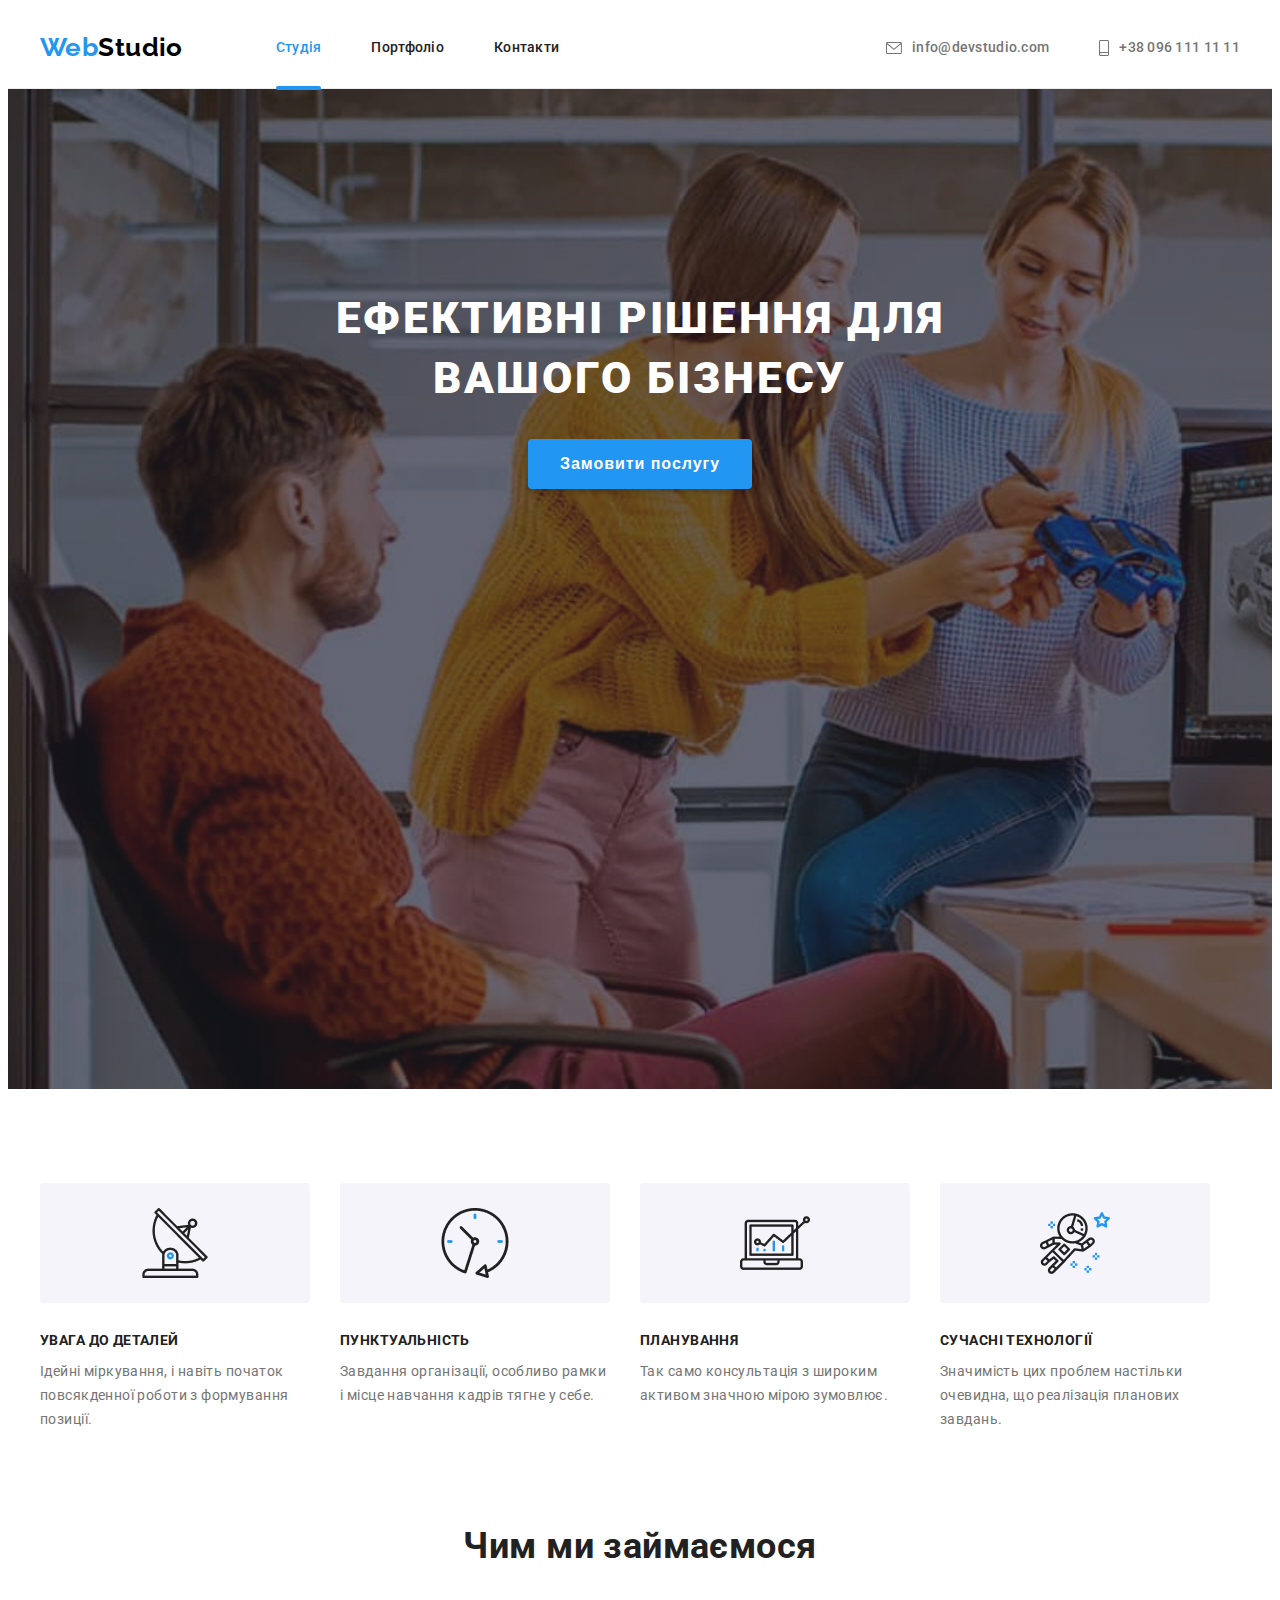
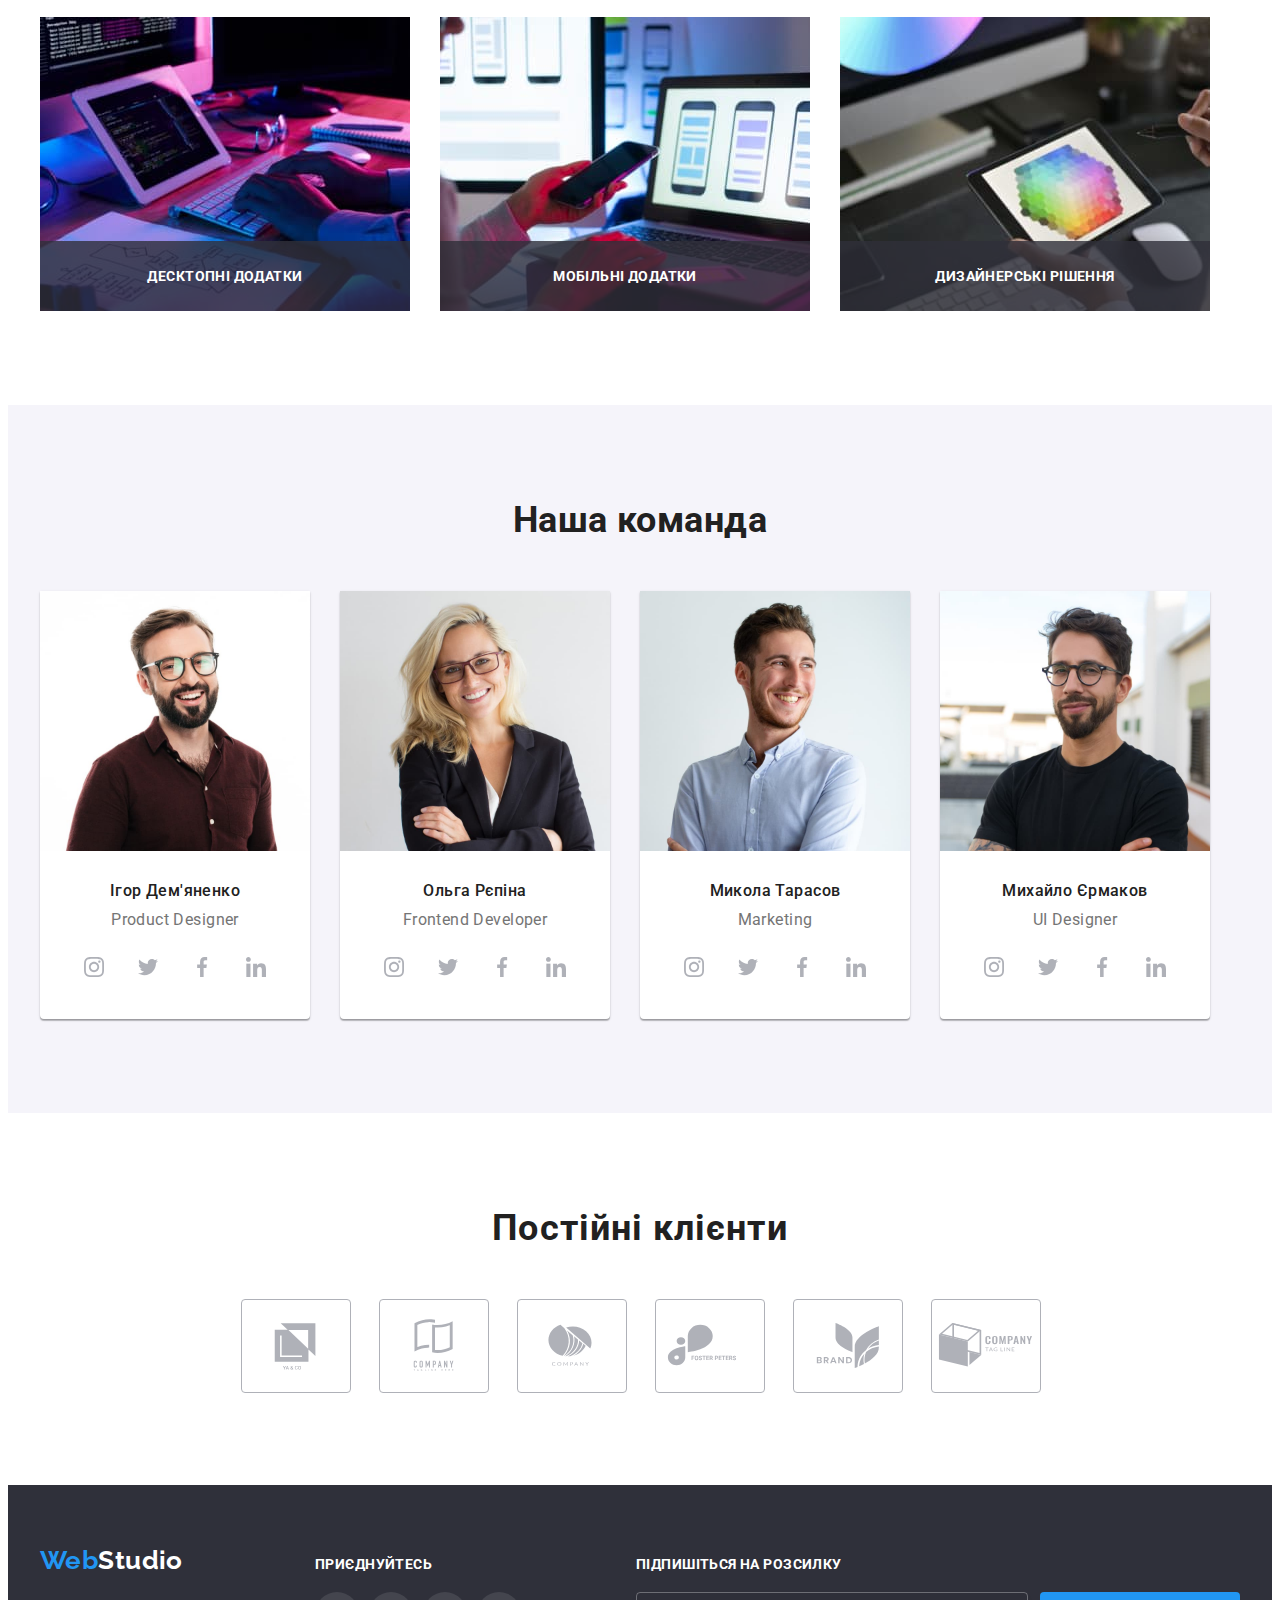
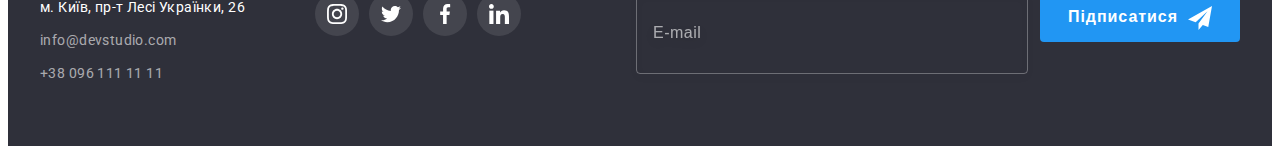
==== index.html @ fa863b65 "start" ====
<!DOCTYPE html>
<html lang="uk">
<head>
    <meta charset="UTF-8">
    <meta http-equiv="X-UA-Compatible" content="IE=edge">
    <meta name="viewport" content="width=device-width, initial-scale=1.0">
    <link rel="preconnect" href="https://fonts.googleapis.com">
    <link rel="preconnect" href="https://fonts.gstatic.com" crossorigin>
    <link href="https://fonts.googleapis.com/css2?family=Raleway:wght@700&family=Roboto:wght@400;500;700;900&display=swap" rel="stylesheet">
    <link rel="stylesheet" href="https://cdnjs.cloudflare.com/ajax/libs/modern-normalize/1.1.0/modern-normalize.min.css"
        integrity="sha512-wpPYUAdjBVSE4KJnH1VR1HeZfpl1ub8YT/NKx4PuQ5NmX2tKuGu6U/JRp5y+Y8XG2tV+wKQpNHVUX03MfMFn9Q=="
        crossorigin="anonymous" referrerpolicy="no-referrer" />
    <link rel="stylesheet" href="./css/styles.css">
    <title>WebStudio</title>
</head>
<body>
    <header class="header">
        <div class="container header-container">
            <a  class="logo-web link" href="./index.html">Web<span class="logo-studio">Studio</span></a>
            <nav class="header-nav">
                <ul class="header-list list">
                    <li class="header-list-item"><a href="./index.html" class="header-link nav-active link">Студія</a></li>
                    <li class="header-list-item"><a href="./portfolio.html" class="header-link link">Портфоліо</a></li>
                    <li class="header-list-item"><a href="#" class="header-link link">Контакти</a></li>
                </ul>
            </nav>
            <ul class="header-contacts-list list">
                <li class="contacts-list-item"><a href="mailto:info@devstudio.com" class="contacts-link link">
                    <svg class="contacts-icons" width="16px" height="12px">
                    <use href="./images/symbol-defs.svg#icon-envelope"></use>
                </svg> info@devstudio.com</a></li>
                <li class="contacts-list-item tel"><a href="tel:+380961111111" class="contacts-link link">
                    <svg class="contacts-icons" width="10px" height="16px">
                        <use href="./images/symbol-defs.svg#icon-smartphone"></use>
                    </svg>+38 096 111 11 11</a></li>
            </ul>
        </div>
    </header>
    <main>
        <section class="hero">
            <div class="container hero-container">
                <h1 class="hero-title">Ефективні рішення для вашого бізнесу</h1>
                <button type="button" class="hero-btn" data-modal-open>Замовити послугу</button>
            </div>
        </section>
        <section class="benefits section">
            <div class="container benefits-container">
                <h2 class="visualy-hidden">Переваги</h2>
                <ul class="benefits-list list">
                    <li class="benefits-list-item icon-antenna">
                        <h3 class="benefits-title">Увага до деталей</h3>
                        <p class="benefits-after-title">Ідейні міркування, і навіть початок повсякденної роботи з формування позиції.</p>
                    </li>
                    <li class="benefits-list-item icon-clock">
                        <h3 class="benefits-title">Пунктуальність</h3>
                        <p class="benefits-after-title">Завдання організації, особливо рамки і місце навчання кадрів тягне у себе.</p>
                    </li>
                    <li class="benefits-list-item icon-diagram">
                        <h3 class="benefits-title">Планування</h3>
                        <p class="benefits-after-title">Так само консультація з широким активом значною мірою зумовлює.</p>
                    </li>
                    <li class="benefits-list-item icon-astronaut">
                        <h3 class="benefits-title">Сучасні технології</h3>
                        <p class="benefits-after-title">Значимість цих проблем настільки очевидна, що реалізація планових завдань.</p>
                    </li>
                </ul>
            </div>
        </section>
        <section class="work">
            <div class="container work-container">
                <h2 class="work-title">Чим ми займаємося</h2>
                <ul class="work-list list">
                    <li class="work-list-item">
                        <img src="./images/work1.jpg" alt="Робочий процес" width="370" height="294">
                        <p class="work-list-about">Десктопні додатки</p>
                    </li>
                    <li class="work-list-item">
                        <img src="./images/work2.jpg" alt="Робочий процес" width="370" height="294">
                        <p class="work-list-about">Мобільні додатки</p>
                    </li>
                    <li class="work-list-item">
                        <img src="./images/work3.jpg" alt="Робочий процес" width="370" height="294">
                        <p class="work-list-about">Дизайнерські рішення</p>
                    </li>
                </ul>
            </div>
        </section>
        <section class="team section">
            <div class="container team-container">
                <h2 class="team-title">Наша команда</h2>
                <ul class="team-list list">
                    <li class="team-list-item">
                        <img src="./images/worker1.jpg" alt="Робітник" width="270" height="260">
                        <div class="team-item-about">
                            <h3 class="team-worker">Ігор Дем'яненко</h3>
                            <p lang="en" class="team-worker-position">Product Designer</p>
                            <ul class="team-soc-list list">
                                <il class="team-soc-item"><a href="" class="team-soc-link" target="_blank" rel="noopener noreferrer nofollow"><svg class="team-soc-icon">
                                    <use href="./images/symbol-defs.svg#icon-instagram"></use>
                                </svg></a></il>
                                <il class="team-soc-item"><a href="" class="team-soc-link" target="_blank" rel="noopener noreferrer nofollow"><svg class="team-soc-icon">
                                    <use href="./images/symbol-defs.svg#icon-twitter"></use>
                                </svg></a></il>
                                <il class="team-soc-item"><a href="" class="team-soc-link" target="_blank" rel="noopener noreferrer nofollow"><svg class="team-soc-icon">
                                    <use href="./images/symbol-defs.svg#icon-facebook"></use>
                                </svg></a></il>
                                <il class="team-soc-item"><a href="" class="team-soc-link" target="_blank" rel="noopener noreferrer nofollow"><svg class="team-soc-icon">
                                    <use href="./images/symbol-defs.svg#icon-linkedin"></use>
                                </svg></a></il>
                            </ul>
                        </div>
                    </li>
                    <li class="team-list-item">
                        <img src="./images/worker2.jpg" alt="Робітник" width="270" height="260">
                        <div class="team-item-about">
                            <h3 class="team-worker">Ольга Рєпіна</h3>
                            <p lang="en" class="team-worker-position">Frontend Developer</p>
                            <ul class="team-soc-list list">
                                <il class="team-soc-item"><a href="" class="team-soc-link" target="_blank" rel="noopener noreferrer nofollow"><svg class="team-soc-icon">
                                        <use href="./images/symbol-defs.svg#icon-instagram"></use>
                                    </svg></a></il>
                                <il class="team-soc-item"><a href="" class="team-soc-link" target="_blank" rel="noopener noreferrer nofollow"><svg class="team-soc-icon">
                                        <use href="./images/symbol-defs.svg#icon-twitter"></use>
                                    </svg></a></il>
                                <il class="team-soc-item"><a href="" class="team-soc-link" target="_blank" rel="noopener noreferrer nofollow"><svg class="team-soc-icon">
                                        <use href="./images/symbol-defs.svg#icon-facebook"></use>
                                    </svg></a></il>
                                <il class="team-soc-item"><a href="" class="team-soc-link" target="_blank" rel="noopener noreferrer nofollow"><svg class="team-soc-icon">
                                        <use href="./images/symbol-defs.svg#icon-linkedin"></use>
                                    </svg></a></il>
                            </ul>
                        </div>
                    </li>
                    <li class="team-list-item">
                        <img src="./images/worker3.jpg" alt="Робітник" width="270" height="260">
                        <div class="team-item-about">
                            <h3 class="team-worker">Микола Тарасов</h3>
                            <p lang="en" class="team-worker-position">Marketing</p>
                            <ul class="team-soc-list list">
                                <il class="team-soc-item"><a href="" class="team-soc-link" target="_blank" rel="noopener noreferrer nofollow"><svg class="team-soc-icon">
                                        <use href="./images/symbol-defs.svg#icon-instagram"></use>
                                    </svg></a></il>
                                <il class="team-soc-item"><a href="" class="team-soc-link" target="_blank" rel="noopener noreferrer nofollow"><svg class="team-soc-icon">
                                        <use href="./images/symbol-defs.svg#icon-twitter"></use>
                                    </svg></a></il>
                                <il class="team-soc-item"><a href="" class="team-soc-link" target="_blank" rel="noopener noreferrer nofollow"><svg class="team-soc-icon">
                                        <use href="./images/symbol-defs.svg#icon-facebook"></use>
                                    </svg></a></il>
                                <il class="team-soc-item"><a href="" class="team-soc-link" target="_blank" rel="noopener noreferrer nofollow"><svg class="team-soc-icon">
                                        <use href="./images/symbol-defs.svg#icon-linkedin"></use>
                                    </svg></a></il>
                            </ul>
                        </div>
                    </li>
                    <li class="team-list-item">
                        <img src="./images/worker4.jpg" alt="Робітник" width="270" height="260">
                        <div class="team-item-about">
                            <h3 class="team-worker">Михайло Єрмаков</h3>
                            <p lang="en" class="team-worker-position">UI Designer</p>
                            <ul class="team-soc-list list">
                                <il class="team-soc-item"><a href="" class="team-soc-link" target="_blank" rel="noopener noreferrer nofollow"><svg class="team-soc-icon">
                                        <use href="./images/symbol-defs.svg#icon-instagram"></use>
                                    </svg></a></il>
                                <il class="team-soc-item"><a href="" class="team-soc-link" target="_blank" rel="noopener noreferrer nofollow"><svg class="team-soc-icon">
                                        <use href="./images/symbol-defs.svg#icon-twitter"></use>
                                    </svg></a></il>
                                <il class="team-soc-item"><a href="" class="team-soc-link" target="_blank" rel="noopener noreferrer nofollow"><svg class="team-soc-icon">
                                        <use href="./images/symbol-defs.svg#icon-facebook"></use>
                                    </svg></a></il>
                                <il class="team-soc-item"><a href="" class="team-soc-link" target="_blank" rel="noopener noreferrer nofollow"><svg class="team-soc-icon">
                                        <use href="./images/symbol-defs.svg#icon-linkedin"></use>
                                    </svg></a></il>
                            </ul>
                        </div>
                    </li>
                </ul>
            </div>
        </section>
        <section class="clients section">
            <div class="container container-clients">
                <h2 class="clients-title">Постійні клієнти</h2>
                <div class="clients-block">
                    <ul class="clients-list list">
                        <li class="clients-list-item">
                            <a href="" class="clients-list-link">
                                <svg class="clients-icon">
                                    <use href="./images/symbol-defs.svg#icon-log1"></use>
                                </svg>
                            </a>
                        </li>
                        <li class="clients-list-item">
                            <a href="" class="clients-list-link">
                                <svg class="clients-icon">
                                    <use href="./images/symbol-defs.svg#icon-log2"></use>
                                </svg>
                            </a>
                        </li>
                        <li class="clients-list-item">
                            <a href="" class="clients-list-link">
                                <svg class="clients-icon">
                                    <use href="./images/symbol-defs.svg#icon-log3"></use>
                                </svg>
                            </a>
                        </li>
                        <li class="clients-list-item">
                            <a href="" class="clients-list-link">
                                <svg class="clients-icon">
                                    <use href="./images/symbol-defs.svg#icon-log4"></use>
                                </svg>
                            </a>
                        </li>
                        <li class="clients-list-item">
                            <a href="" class="clients-list-link">
                                <svg class="clients-icon">
                                    <use href="./images/symbol-defs.svg#icon-log5"></use>
                                </svg>
                            </a>
                        </li>
                        <li class="clients-list-item">
                            <a href="" class="clients-list-link">
                                <svg class="clients-icon">
                                    <use href="./images/symbol-defs.svg#icon-log6"></use>
                                </svg>
                            </a>
                        </li>
                    </ul>
                </div>
            </div>
        </section>
    </main>
    <footer class="footer">
       <div class="container footer-container">
            <div class="footer-div-logo">
                <a class="footer-logo link" href="./index.html">Web<span class="logo-studio-white">Studio</span></a>
                <address class="footer-address-list">
                        <ul class="footer-list list">
                            <li class="footer-list-item"><a href="https://goo.gl/maps/NXX6LeHb5ru4royF7" target="_blank" rel="noopener noreferrer nofollow" class="footer-link link-address link">м. Київ, пр-т Лесі Українки, 26</a></li>
                            <li class="footer-list-item"><a href="mailto:info@devstudio.com" class="footer-link link">info@devstudio.com</a></li>
                            <li class="footer-list-item"><a href="tel:+380961111111" class="footer-link link">+38 096 111 11 11</a></li>
                        </ul>
                </address>
            </div>
            <div class="footer-join">
                <p class="footer-title">Приєднуйтесь</p>
                <ul class="footer-soc-list team-soc-list list">
                    <il class="team-soc-item"><a href="" class="team-soc-link footer-soc-link" target="_blank" rel="noopener noreferrer nofollow"><svg
                            class="team-soc-icon">
                            <use href="./images/symbol-defs.svg#icon-instagram"></use>
                        </svg></a></il>
                    <il class="team-soc-item"><a href="" class="team-soc-link footer-soc-link" target="_blank" rel="noopener noreferrer nofollow"><svg
                            class="team-soc-icon">
                            <use href="./images/symbol-defs.svg#icon-twitter"></use>
                        </svg></a></il>
                    <il class="team-soc-item"><a href="" class="team-soc-link footer-soc-link" target="_blank" rel="noopener noreferrer nofollow"><svg
                            class="team-soc-icon">
                            <use href="./images/symbol-defs.svg#icon-facebook"></use>
                        </svg></a></il>
                    <il class="team-soc-item"><a href="" class="team-soc-link footer-soc-link" target="_blank" rel="noopener noreferrer nofollow"><svg
                            class="team-soc-icon">
                            <use href="./images/symbol-defs.svg#icon-linkedin"></use>
                        </svg></a></il>
                </ul>
            </div>
            <div class="subscribe">
                <p class="subscribe-title">Підпишіться на розсилку</p>
                <form class="subscribe-form">
                    <input type="email" class="subscribe-input" placeholder="E-mail" required>
                    <button type="submit" class="subscribe-button">Підписатися<span><svg class="subscibe-icon" width="24" height="24"><use href="./images/symbol-defs.svg#icon-send"></use></svg></span></button>
                </form>
            </div>
       </div>
    </footer>
    <div class="backdrop is-hidden" data-modal>
        <div class="modal">
            <button type="button" class="modal-close" data-modal-close>
                <svg class="modal-close-icon" width="18px" height="18px">
                    <use href="./images/symbol-defs.svg#icon-close-icon"></use>
                </svg>
            </button>
            <p class="modal-title">Залиште свої дані, ми вам передзвонимо</p>
            <form class="modal-form">
                <div class="modal-field">
                    <label for="user-name" class="input-label">Ім'я</label>
                    <div class="input-wrap">
                        <input type="text" name="user-name" class="modal-input" id="user-name" required>
                        <svg class="modal-input-icon" width="18" height="18">
                            <use href="./images/symbol-defs.svg#icon-modal-input1"></use>
                        </svg>
                    </div>
                </div>
                <div class="modal-field">
                    <label for="user-tel" class="input-label">Телефон</label>
                    <div class="input-wrap">
                        <input type="tel" name="user-tel" class="modal-input" id="user-tel" required>
                        <svg class="modal-input-icon" width="18" height="18">
                            <use href="./images/symbol-defs.svg#icon-modal-input2"></use>
                        </svg>
                    </div>
                </div>
                <div class="modal-field">
                    <label for="user-email" class="input-label">Пошта</label>
                    <div class="input-wrap">
                        <input type="email" name="user-email" class="modal-input" id="user-email" required>
                        <svg class="modal-input-icon" width="18" height="18">
                            <use href="./images/symbol-defs.svg#icon-modal-input3"></use>
                        </svg>
                    </div>
                </div>
                <div class="modal-field-comment">
                    <label for="user-comment" class="input-label input-label-comment">Коментар</label>
                    <textarea class="modal-input input-comment" id="user-comment" placeholder="Введіть текст"></textarea>
                </div>
                <div>
                    <input type="checkbox" name="privacy" id="privacy" class="input-check visualy-hidden">
                    <label for="privacy" class="check-text">
                        <span>
                            <svg class="check-icon" width="13" height="10">
                                <use href="./images/symbol-defs.svg#icon-check-mark"></use>
                            </svg>
                        </span>
                        Погоджуюся з розсилкою та приймаю <a href="" class="check-link">Умови договору</a></label>
                </div>
                <button type="submit" class="modal-btn">Відправити</button>
            </form>
        </div>
    </div>
    <script src="./js/modal.js"></script>
</body>
</html>
---- css/styles.css ----
:root {
    --primary-text-color: #212121;
    --secondary-text-color: #757575;
    --white-color: #FFFFFF;
    --black-color: #000000;
    --background-our-team: #F5F4FA;
    --background-hero-footer: #2F303A;
    --accent-color: #2196F3;
    --hero-button-hover: #188CE8;
}

p,
h1,
h2,
h3,
h4,
h5,
h6 {
    margin: 0;
}

ul,
ol {
    margin: 0;
    padding-left: 0;
}

button {
    cursor: pointer;
}

address {
    font-style: normal;
}

img {
    display: block;
}

body {
    font-family: 'Roboto', sans-serif;
    color: #212121;
    background-color: #fff;
    font-size: 14px;
    letter-spacing: 0.03em;
}

.section {
    padding-top: 94px;
    padding-bottom: 94px;
}

.container {
    width: 1200px;
    padding-left: 15px;
    padding-right: 15px;
    margin: 0 auto;
}

.list {
    list-style: none;
}

.link {
    text-decoration: none;
}

.visualy-hidden {
    position: absolute;
    width: 1px;
    height: 1px;
    margin: -1px;
    border: 0;
    padding: 0;
    white-space: nowrap;
    clip-path: inset(100%);
    clip: rect(0 0 0 0);
    overflow: hidden;
}

/*-----------------------HEADER---------------------*/

.header {
    padding-top: 24px;
    padding-bottom: 25px;
    border-bottom: 1px solid #ECECEC;
}

.header-container {
    display: flex;
    align-items: center;
}

.logo-web {
    font-family: 'Raleway', 'sans-serif';
    font-weight: 700;
    font-size: 26px;
    line-height: 1.2;
    color: #2196F3;
    margin-right: 93px;
}

.logo-studio {
    color: #000000;
}

.header-nav {
    margin-right: auto;
}

.header-list {
    display: flex;
    gap: 50px;
}

.header-list-item {}

.header-link {
    font-weight: 500;
    line-height: 1.14;
    letter-spacing: 0.02em; 
    color: #212121;
    transition: color 250ms;
    transition-timing-function: cubic-bezier(0.4, 0, 0.2, 1);
}

.nav-active {
    color: #2196F3;
    position: relative;
}

.nav-active::after {
    content: '';
    display: block;
    width: 100%;
    height: 4px;
    background-color: #2196F3;
    border-radius: 2px;
    position: absolute;
    top: 47px;
    right: 0;
    cursor: default;
}

.header-link:hover, .header-link:focus {
    color:#2196F3;
}

.header-contacts-list {
    display: flex;
    gap: 50px;
}

.contacts-list-item {}

.contacts-icons {
    fill: currentColor;
    margin-right: 10px;
}

.contacts-link {
    font-weight: 500;
    line-height: 1.14;
    letter-spacing: 0.02em;
    color: #757575;
    display: flex;
    align-items: center;
    transition: color 250ms;
    transition-timing-function: cubic-bezier(0.4, 0, 0.2, 1);
}

.contacts-link:hover, .contacts-link:focus {
    color: #2196F3;
}

/*-----------------------HERO---------------------*/

.hero {
    max-width: 1600px;
    height: 600px;
    margin: 0 auto;
    padding-top: 200px;
    padding-bottom: 200px;
    background-image: linear-gradient(rgba(47, 48, 58, 0.4), rgba(47, 48, 58, 0.4)),
    url(../images/hero-bg.jpg) ;
    background-repeat: no-repeat;
    background-size: cover;
    
}

.hero-container {
    margin: 0 auto;
    text-align: center;
}

.hero-title {
    font-weight: 900;
    font-size: 44px;
    line-height: 1.36;
    letter-spacing: 0.06em;
    text-transform: uppercase;
    color: #FFFFFF;
    max-width: 696px;
    margin: 0 auto;
    margin-bottom: 30px;
}

.hero-btn {
    font-weight: 700;
    font-size: 16px;
    line-height: 1.88;
    letter-spacing: 0.06em;
    align-items: center;
    text-align: center;
    color: #FFFFFF;
    background-color: #2196F3;
    border: 0px;
    box-shadow: 0px 4px 4px rgba(0, 0, 0, 0.15);
    border-radius: 4px;
    padding: 10px 32px;
    min-width: 152px;
    transition: background-color 250ms;
    transition-timing-function: cubic-bezier(0.4, 0, 0.2, 1);
}

.hero-btn:hover {
    background-color: #188CE8;
}

/*-----------------------BENEFITS---------------------*/

.benefits {
    display: block;
}

.benefits-container {
    
}

.benefits-list {
    display: flex;
    gap: 30px;
}

.list {}

.benefits-list-item {
    max-width: 270px;
}

.benefits-list-item::before {
    display: block;
    content: '';
    height: 120px;
    background-size: contain;
    background-repeat: no-repeat;
    background-color: #F5F4FA;
    border-radius: 4px;
    margin-bottom: 30px;
}

.icon-antenna::before {
    background-image: url(../images/antenna.png);
    background-repeat: no-repeat;
    background-size: 70px 70px;
    background-position: center;
}

.icon-clock::before {
    background-image: url(../images/clock.png);
    background-repeat: no-repeat;
    background-size: 70px 70px;
    background-position: center;
}

.icon-diagram::before {
    background-image: url(../images/diagram.png);
    background-repeat: no-repeat;
    background-size: 70px 70px;
    background-position: center;
}

.icon-astronaut::before {
    background-image: url(../images/astronaut.png);
    background-repeat: no-repeat;
    background-size: 70px 70px;
    background-position: center;
}

.benefits-title {
    font-weight: 700;
    line-height: 1.14;
    text-transform: uppercase;
    font-size: 14px;
    margin-bottom: 10px;
}

.benefits-after-title {
    font-weight: 400;
    line-height: calc(24/14);
    color: #757575;
}

/*-----------------------WORK---------------------*/

.work {
    display: block;
    padding-bottom: 94px;
}

.work-container {
    text-align: center;
    
}

.work-title {
    font-weight: 700;
    font-size: 36px;
    line-height: calc(42/36);
    margin-bottom: 50px;
}

.work-list {
    display: flex;
    gap: 30px;
}

.work-list-item {
    position: relative;
}

.work-list-about {
    font-weight: 700;
    font-size: 14px;
    line-height: calc(16/14);
    text-align: center;
    letter-spacing: 0.03em;
    text-transform: uppercase;
    color: #FFFFFF;
    background-color: rgba(47, 48, 58, 0.8);
    width: 100%;
    height: 70px;
    display: flex;
    align-items: center;
    justify-content: center;
    position: absolute;
    bottom: 0;
}

/*-----------------------TEAM---------------------*/

.team {
    background-color: #F5F4FA;
}

.team-container {
    
}

.team-title {
    font-weight: 700;
    font-size: 36px;
    line-height: calc(42/36);
    text-align: center;
    margin-bottom: 50px;
}

.team-list {
    display: flex;
    gap: 30px;
}

.team-list-item {
    background-color: #FFFFFF;
    box-shadow: 0px 1px 3px rgba(0, 0, 0, 0.12),
    0px 1px 1px rgba(0, 0, 0, 0.14),
    0px 2px 1px rgba(0, 0, 0, 0.2);
    border-radius: 0px 0px 4px 4px;
}

.team-item-about {
    text-align: center;
    padding-top: 30px;
    padding-bottom: 30px;
}

.team-worker {
    font-weight: 500;
    font-size: 16px;
    line-height: calc(19/16);
    margin-bottom: 10px;
}

.team-worker-position {
    font-weight: 400;
    font-size: 16px;
    line-height: calc(19/16);
    color: #757575;
    margin-bottom: 16px;
}

.team-soc-list {
    display: flex;
    justify-content: center;
    gap: 10px;
}

.team-soc-item {
    width: 44px;
    height: 44px;
}

.team-soc-link {
    width: 100%;
    height: 100%;
    color: #AFB1B8;
    display: flex;
    justify-content: center;
    align-items: center;
    background-color: #fff;
    border-radius: 50%;
    transition: background-color 250ms,
    color 250ms;
    transition-timing-function: cubic-bezier(0.4, 0, 0.2, 1);
}

.team-soc-link:hover, .team-soc-link:focus {
    background-color: #2196F3;
    color: #fff;
}

.team-soc-icon {
    width: 20px;
    height: 20px;
    fill: currentColor;
}


/*-----------------------CLIENTS---------------------*/

.clients {}

.container-clients {}

.clients-title {
    margin-bottom: 50px;
    font-weight: 700;
    font-size: 36px;
    line-height: calc(42/36);
    text-align: center;
    letter-spacing: 0.03em;
    color: #212121;
}

.clients-block {
    
}

.clients-list {
    display: flex;
    justify-content: center;
    gap: 30px;
    width: 100%;
}

.clients-list-item {
    width: calc((100%-150px)/6);
    height: 92px;
}

.clients-list-link {
    width: 100%;
    height: 100%;
    border: 1px solid currentColor;
    border-radius: 4px;
    display: flex;
    justify-content: center;
    align-items: center;
    color: #AFB1B8;
    transition: color 250ms;
    transition-timing-function: cubic-bezier(0.4, 0, 0.2, 1);
}

.clients-icon {
    fill: currentColor;
    width: 106px;
    height: 60px;
}

.clients-list-link:hover, .clients-list-link:focus {
    color: #2196F3;
}

/*-----------------------FOOTER---------------------*/

.footer {
    padding-top: 60px;
    padding-bottom: 60px;
    background-color: #2F303A;;
}

.footer-container {
    display: flex;
    align-items: baseline;
    
}

.footer-list {
}

.footer-div-logo {
    margin-right: 70px;
}

.footer-join {
}

.footer-list-item:not(:last-child) {
    margin-bottom: 9px;
}

.footer-link {
    font-weight: 400;
    line-height: 1.71;
    color: rgba(255, 255, 255, 0.6);
    font-style: normal;
    transition: color 250ms;
    transition-timing-function: cubic-bezier(0.4, 0, 0.2, 1);
}

.footer-logo {
    font-family: 'Raleway',
    'sans-serif';
    font-weight: 700;
    font-size: 26px;
    line-height: 1.2;
    color: #2196F3;
    display: block;
    margin-bottom: 20px;
}

.footer-link:hover, .footer-link:focus {
    color: #2196F3;
}

.link-address {
    color: #FFFFFF;
    font-style: normal;
}

.logo-studio-white {
    color: #FFFFFF;
}

.footer-soc-link {
    background-color: rgba(255, 255, 255, 0.1);
    color: #FFFFFF;
}

.footer-title {
    font-weight: 700;
    font-size: 14px;
    line-height: calc(16/14);
    letter-spacing: 0.03em;
    text-transform: uppercase;
    color: #FFFFFF;
    margin-bottom: 20px;
}

.subscribe {
    margin-left: auto;
}

.subscribe-title {
    font-weight: 700;
    font-size: 14px;
    line-height: calc(16/14);
    letter-spacing: 0.03em;
    text-transform: uppercase;
    color: #FFFFFF;
}

.subscribe-form {
    margin-top: 20px;
    display: flex;
    gap: 12px;
}

.subscribe-input {
    background: transparent;
    font-size: 16px;
    line-height: 1.25;
    letter-spacing: 0.03em;
    color: #fff;
    width: 358px;
    height: 50px;
    filter: drop-shadow(0px 4px 4px rgba(0, 0, 0, 0.15));
    border-radius: 4px;
    padding: 15px 16px;
    border: 1px solid rgba(255, 255, 255, 0.3);
    transition: border-color 250ms cubic-bezier(0.4, 0, 0.2, 1);
}

.subscribe-input::placeholder {
    font-size: 16px;
    line-height: 1.25;
    letter-spacing: 0.03em;
    color: rgba(255, 255, 255, 0.6);
}

.subscribe-input:hover, .subscribe-input:focus  {
    border-color: #fff;
}

.subscribe-button {
    display: flex;
    justify-content: center;
    align-items: center;
    gap: 10px;
    width: 200px;
    height: 50px;
    font-weight: 700;
    font-size: 16px;
    line-height: 1.88;
    letter-spacing: 0.06em;
    color: #fff;
    background-color: #2196F3;
    fill: #fff;
    border-color: transparent;
    border-radius: 4px;
    transition: background-color 250ms cubic-bezier(0.4, 0, 0.2, 1), 
    box-shadow 250ms cubic-bezier(0.4, 0, 0.2, 1);
}

.subscribe-button:hover, .subscribe-button:focus {
    background-color: #188CE8;
    box-shadow: 0px 4px 4px rgba(0, 0, 0, 0.15);
}

.subscibe-icon {
    transform: translateY(25%);
}

/*-----------------------MODAL---------------------*/

.backdrop {
    width: 100%;
    height: 100%;
    position: fixed;
    top: 0;
    background-color: rgba(0, 0, 0, 0.2);
    transition: opacity 250ms cubic-bezier(0.4, 0, 0.2, 1), visibility 250ms cubic-bezier(0.4, 0, 0.2, 1);
}

.modal {
    width: 528px;
    min-height: 581px;
    background-color: #fff;
    position: absolute;
    top: 50%;
    left: 50%;
    padding: 40px;
    box-shadow: 0px 1px 3px rgba(0, 0, 0, 0.12),
    0px 1px 1px rgba(0, 0, 0, 0.14),
    0px 2px 1px rgba(0, 0, 0, 0.2);
    border-radius: 4px;
    transform: translate(-50%, -50%) scale(1);
    transition: transform 250ms cubic-bezier(0.4, 0, 0.2, 1);
}

.backdrop.is-hidden .modal {
    transform: translate(-50%) scale(0);
}

.modal-close {
    width: 30px;
    height: 30px;
    background-color: transparent;
    border: 1px solid rgba(0, 0, 0, 0.1);
    border-radius: 50%;
    position: absolute;
    top: 8px;
    right: 8px;
    display: flex;
    align-items: center;
    justify-content: center;
    transition: fill 250ms cubic-bezier(0.4, 0, 0.2, 1);
}

.modal-close:hover, .modal-close:focus {
    fill: #2196F3;
}

.is-hidden {
    opacity: 0;
    visibility: hidden;
    pointer-events: none;
}

.modal-title {
    font-weight: 700;
    font-size: 20px;
    line-height: calc(23/20);
    text-align: center;
    letter-spacing: 0.03em;
    color: #212121;
    margin-bottom: 12px;
}

.modal-field {
    margin-bottom: 10px;
}

.modal-field-comment {
    margin-bottom: 20px;
}

.input-label {
    margin-bottom: 4px;
    font-size: 12px;
    line-height: calc(14/12);
    letter-spacing: 0.01em;
    color: #757575;
    display: block;
}

.input-wrap {
    position: relative;
}

.modal-input {
    width: 100%;
    height: 40px;
    padding-left: 42px;
    padding-right: 12px;
    outline: transparent;
    border: 1px solid rgba(33, 33, 33, 0.2);
    border-radius: 4px;
    font-size: 12px;
    line-height: calc(14/12);
    letter-spacing: 0.01em;
    color: #000000;
    transition: border-color 250ms cubic-bezier(0.4, 0, 0.2, 1);
}

.modal-input-icon {
    position: absolute;
    top: 50%;
    transform: translateY(-50%);
    left: 12px;
    transition: fill 250ms cubic-bezier(0.4, 0, 0.2, 1);
}

.modal-input:hover, .modal-input:focus {
    border-color: #2196F3;
}

.modal-input:hover + .modal-input-icon,
.modal-input:focus + .modal-input-icon {
    fill: #2196F3;
}

.input-comment {
    padding: 12px 16px;
    resize: none;
    width: 100%;
    height: 120px;
}

.input-comment::placeholder {
    font-size: 12px;
    line-height: 14px;
    letter-spacing: 0.01em;
    color: rgba(117, 117, 117, 0.5);
}

.check-text {
    align-items: center;
    display: flex;
    justify-content: center;
    margin-top: 25px;

}

.check-text span {
    width: 16px;
    height: 15px;
    border: 2px solid #212121;
    fill: transparent;
    display: flex;
    justify-content: center;
    align-items: center;
    border-radius: 3px;
    transition: fill 250ms cubic-bezier(0.4, 0, 0.2, 1), 
    background-color 250ms cubic-bezier(0.4, 0, 0.2, 1), 
    border 250ms cubic-bezier(0.4, 0, 0.2, 1), 
    border-color 250ms cubic-bezier(0.4, 0, 0.2, 1);
    margin-right: 8px;
}

.input-check:checked + .check-text span {
    fill: #FFFFFF;
    background-color: #2196F3;
    border: none;
}

.input-check:focus + .check-text span, .input-check:hover +.check-text span {
    border-color: #2196F3;
}

.check-text {
    font-size: 14px;
    line-height: 1.71;
    letter-spacing: 0.03em;
    color: #757575;
}

.check-link {
    text-decoration-line: underline;
    color: #2196F3;
    margin-left: 5px;
}

.modal-btn {
    font-weight: 700;
    font-size: 16px;
    line-height: 1.88;
    display: flex;
    align-items: center;
    text-align: center;
    letter-spacing: 0.06em;
    color: #FFFFFF;
    padding: 10px 52px;
    background-color: #2196F3;
    border-radius: 4px;
    border: none;
    margin: 0 auto;
    margin-top: 30px;
    transition: box-shadow 250ms cubic-bezier(0.4, 0, 0.2, 1), 
    background-color 250ms cubic-bezier(0.4, 0, 0.2, 1);
}

.modal-btn:hover {
    box-shadow: 0px 4px 4px rgba(0, 0, 0, 0.15);
    background-color: #188CE8;
}

/*-----------------------PORTFOLIO---------------------*/

/*-----------------------CATALOG---------------------*/

.catalog {}

.catalog-container {
    
}

.catalog-list {
    display: flex;
    justify-content: center;
    gap: 8px;
    margin-bottom: 50px;
}

.list {}

.catalog-list-item {}

.catalog-list-btn {
    font-family: inherit;
    font-weight: 500;
    font-size: 16px;
    line-height: 1.62;
    letter-spacing: 0.03em;
    text-align: center;
    background-color: #F5F4FA;
    border-radius: 4px;
    border: none;
    padding: 6px 25px;
    transition: color 250ms, background-color 250ms, box-shadow 250ms;
    transition-timing-function: cubic-bezier(0.4, 0, 0.2, 1);
}

.catalog-list-btn:hover, .catalog-list-btn:focus {
    color: #FFFFFF;
    background-color: #2196F3;
    box-shadow: 0px 3px 1px rgba(0, 0, 0, 0.1),
    0px 1px 2px rgba(0, 0, 0, 0.08),
    0px 2px 2px rgba(0, 0, 0, 0.12);
}

.catalog-project-list {
    display: flex;
    flex-wrap: wrap;
    gap: 30px;
}

.project-about {
    padding: 20px 24px;
    border: 1px solid #EEEEEE;
    border-top: none;
}

.project-list-item {
    width: calc(100%-60px)/3;
}

.project-link {
    width: 100%;
    display: block;
    text-decoration: none;
    transition: box-shadow 250ms;
    transition-timing-function: cubic-bezier(0.4, 0, 0.2, 1);
}

.project-link:hover, .project-link:focus {
    box-shadow: 0px 1px 1px rgba(0, 0, 0, 0.12),
    0px 4px 4px rgba(0, 0, 0, 0.06),
    1px 4px 6px rgba(0, 0, 0, 0.16);
}

.project-title {
    font-weight: 700;
    font-size: 18px;
    line-height: 2;
    letter-spacing: 0.06em;
    margin-bottom: 4px;
    color: #212121;
}

.project-after-title {
    font-weight: 400;
    font-size: 16px;
    line-height: 1.88;
    color: #757575;
}

.project-link:hover .project-top-text, .project-link:focus .project-top-text {
    transform: translateY(0);
}

.project-top-wrap {
    position: relative;
    overflow: hidden;
}

.project-top-text {
    position: absolute;
    top: 0;
    padding: 63px 24px;
    font-weight: 400;
    font-size: 18px;
    line-height: 1.56;
    letter-spacing: 0.03em;
    color: #FFFFFF;
    background-color: rgba(33, 150, 243, 0.9);
    height: 100%;
    transform: translateY(100%);
    transition: transform 250ms;
    transition-timing-function: cubic-bezier(0.4, 0, 0.2, 1);
    overflow: auto;
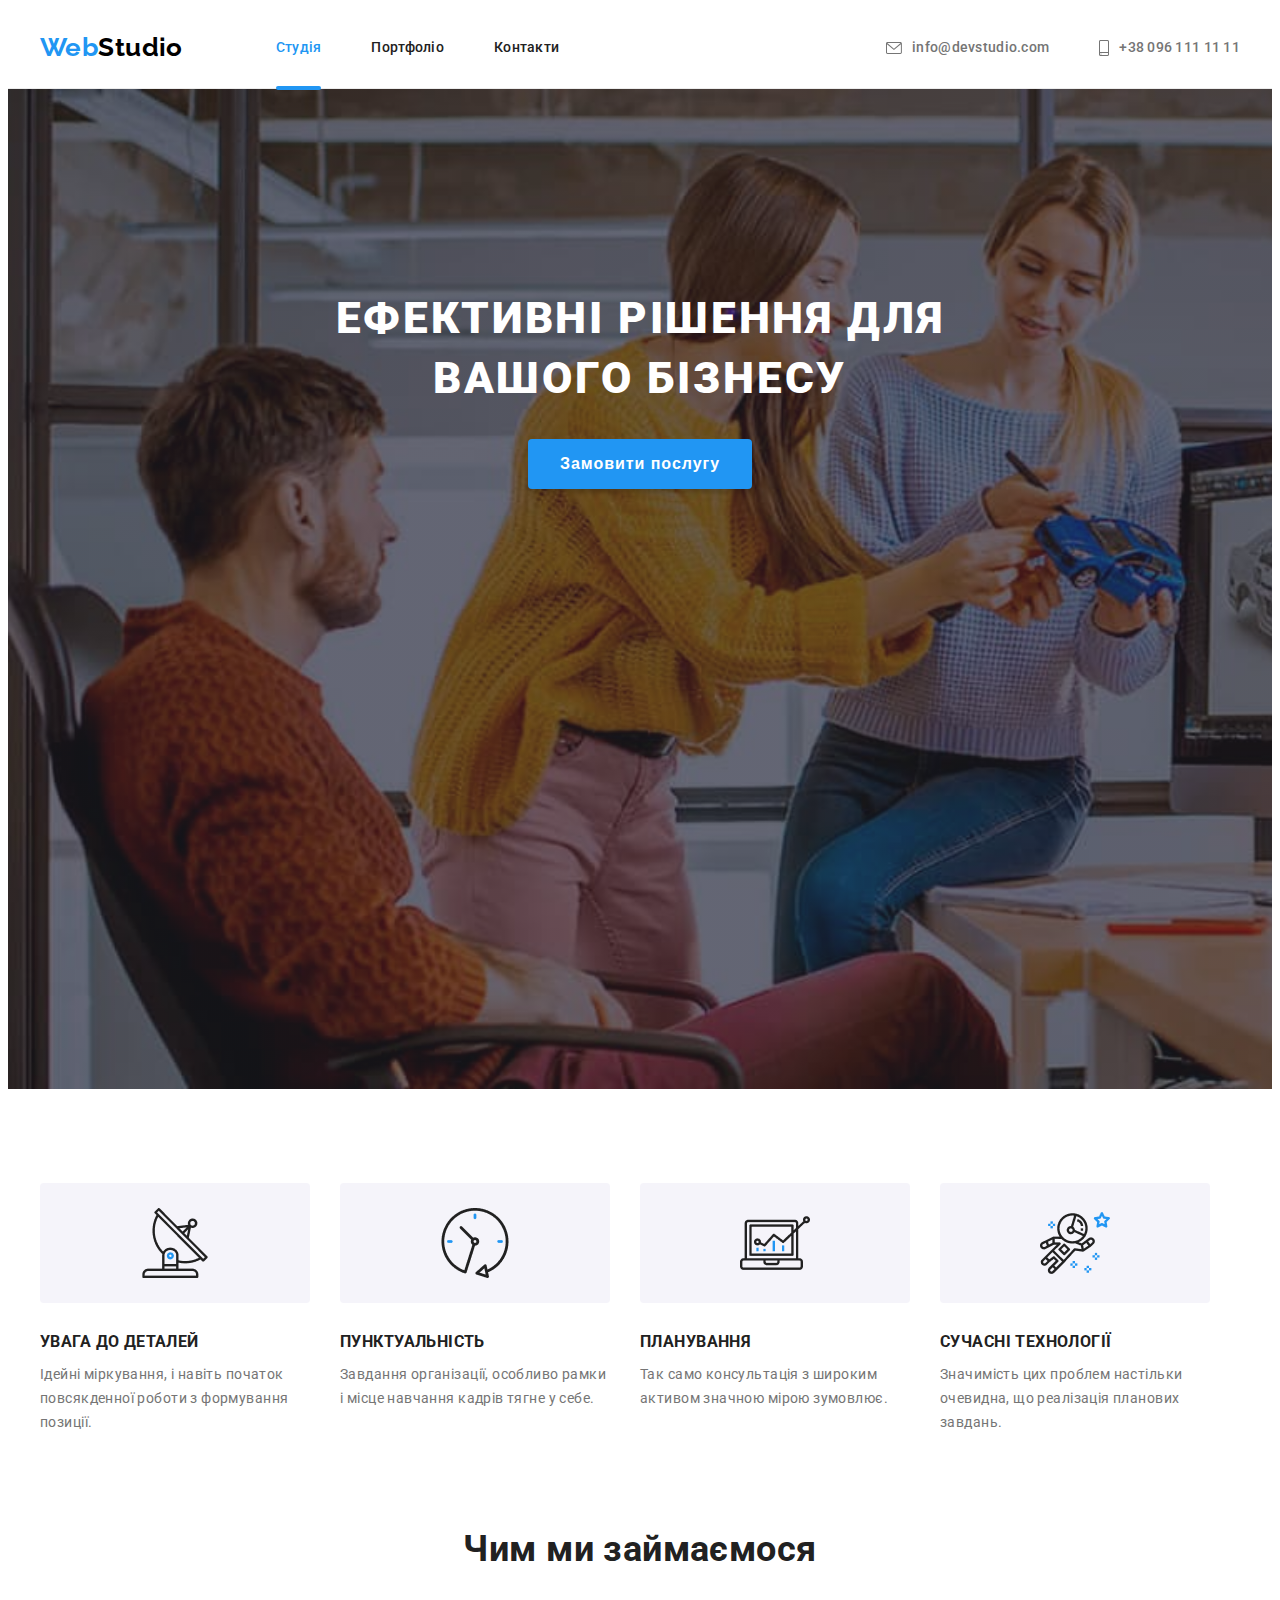
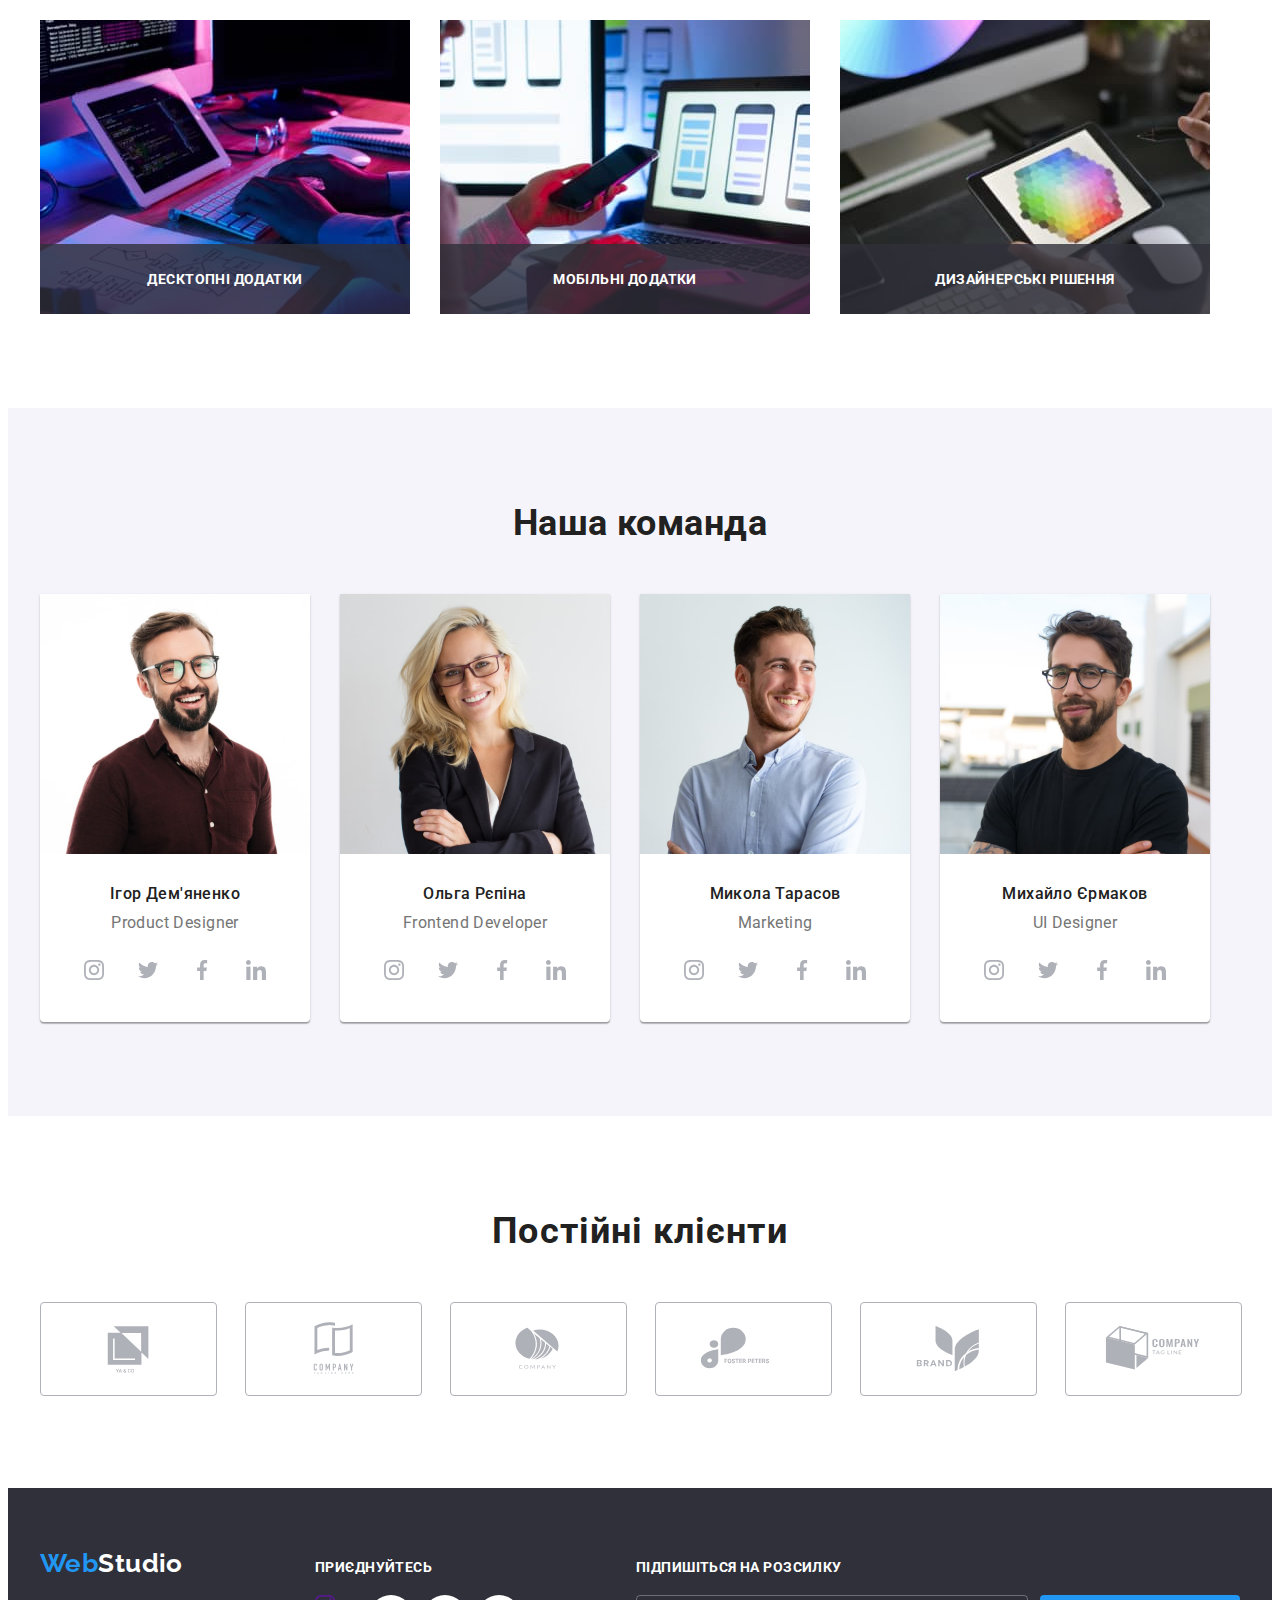
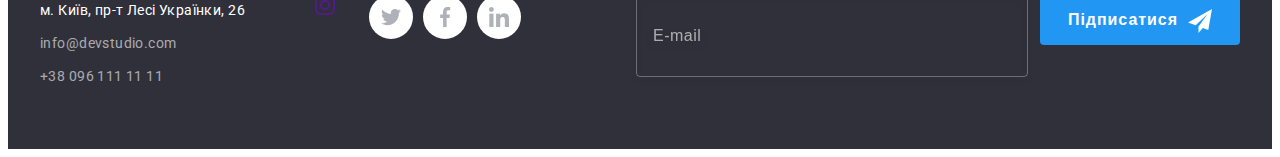
==== commit 4f02e97c: "v1" ====
--- a/index.html
+++ b/index.html
@@ -11,6 +11,7 @@
         integrity="sha512-wpPYUAdjBVSE4KJnH1VR1HeZfpl1ub8YT/NKx4PuQ5NmX2tKuGu6U/JRp5y+Y8XG2tV+wKQpNHVUX03MfMFn9Q=="
         crossorigin="anonymous" referrerpolicy="no-referrer" />
     <link rel="stylesheet" href="./css/styles.css">
+    <link rel="stylesheet" href="./css/main.min.css">
     <title>WebStudio</title>
 </head>
 <body>
@@ -243,7 +244,7 @@
             <div class="footer-join">
                 <p class="footer-title">Приєднуйтесь</p>
                 <ul class="footer-soc-list team-soc-list list">
-                    <il class="team-soc-item"><a href="" class="team-soc-link footer-soc-link" target="_blank" rel="noopener noreferrer nofollow"><svg
+                    <il class="team-soc-item"><a href="" class="footer-soc-link" target="_blank" rel="noopener noreferrer nofollow"><svg
                             class="team-soc-icon">
                             <use href="./images/symbol-defs.svg#icon-instagram"></use>
                         </svg></a></il>
--- a/css/styles.css
+++ b/css/styles.css
@@ -1,645 +1,6 @@
-:root {
-    --primary-text-color: #212121;
-    --secondary-text-color: #757575;
-    --white-color: #FFFFFF;
-    --black-color: #000000;
-    --background-our-team: #F5F4FA;
-    --background-hero-footer: #2F303A;
-    --accent-color: #2196F3;
-    --hero-button-hover: #188CE8;
-}
-
-p,
-h1,
-h2,
-h3,
-h4,
-h5,
-h6 {
-    margin: 0;
-}
-
-ul,
-ol {
-    margin: 0;
-    padding-left: 0;
-}
-
-button {
-    cursor: pointer;
-}
-
-address {
-    font-style: normal;
-}
-
-img {
-    display: block;
-}
-
-body {
-    font-family: 'Roboto', sans-serif;
-    color: #212121;
-    background-color: #fff;
-    font-size: 14px;
-    letter-spacing: 0.03em;
-}
-
-.section {
-    padding-top: 94px;
-    padding-bottom: 94px;
-}
-
-.container {
-    width: 1200px;
-    padding-left: 15px;
-    padding-right: 15px;
-    margin: 0 auto;
-}
-
-.list {
-    list-style: none;
-}
-
-.link {
-    text-decoration: none;
-}
-
-.visualy-hidden {
-    position: absolute;
-    width: 1px;
-    height: 1px;
-    margin: -1px;
-    border: 0;
-    padding: 0;
-    white-space: nowrap;
-    clip-path: inset(100%);
-    clip: rect(0 0 0 0);
-    overflow: hidden;
-}
-
-/*-----------------------HEADER---------------------*/
-
-.header {
-    padding-top: 24px;
-    padding-bottom: 25px;
-    border-bottom: 1px solid #ECECEC;
-}
-
-.header-container {
-    display: flex;
-    align-items: center;
-}
-
-.logo-web {
-    font-family: 'Raleway', 'sans-serif';
-    font-weight: 700;
-    font-size: 26px;
-    line-height: 1.2;
-    color: #2196F3;
-    margin-right: 93px;
-}
-
-.logo-studio {
-    color: #000000;
-}
-
-.header-nav {
-    margin-right: auto;
-}
-
-.header-list {
-    display: flex;
-    gap: 50px;
-}
-
-.header-list-item {}
-
-.header-link {
-    font-weight: 500;
-    line-height: 1.14;
-    letter-spacing: 0.02em; 
-    color: #212121;
-    transition: color 250ms;
-    transition-timing-function: cubic-bezier(0.4, 0, 0.2, 1);
-}
-
-.nav-active {
-    color: #2196F3;
-    position: relative;
-}
-
-.nav-active::after {
-    content: '';
-    display: block;
-    width: 100%;
-    height: 4px;
-    background-color: #2196F3;
-    border-radius: 2px;
-    position: absolute;
-    top: 47px;
-    right: 0;
-    cursor: default;
-}
-
-.header-link:hover, .header-link:focus {
-    color:#2196F3;
-}
-
-.header-contacts-list {
-    display: flex;
-    gap: 50px;
-}
-
-.contacts-list-item {}
-
-.contacts-icons {
-    fill: currentColor;
-    margin-right: 10px;
-}
-
-.contacts-link {
-    font-weight: 500;
-    line-height: 1.14;
-    letter-spacing: 0.02em;
-    color: #757575;
-    display: flex;
-    align-items: center;
-    transition: color 250ms;
-    transition-timing-function: cubic-bezier(0.4, 0, 0.2, 1);
-}
-
-.contacts-link:hover, .contacts-link:focus {
-    color: #2196F3;
-}
-
-/*-----------------------HERO---------------------*/
-
-.hero {
-    max-width: 1600px;
-    height: 600px;
-    margin: 0 auto;
-    padding-top: 200px;
-    padding-bottom: 200px;
-    background-image: linear-gradient(rgba(47, 48, 58, 0.4), rgba(47, 48, 58, 0.4)),
-    url(../images/hero-bg.jpg) ;
-    background-repeat: no-repeat;
-    background-size: cover;
-    
-}
-
-.hero-container {
-    margin: 0 auto;
-    text-align: center;
-}
-
-.hero-title {
-    font-weight: 900;
-    font-size: 44px;
-    line-height: 1.36;
-    letter-spacing: 0.06em;
-    text-transform: uppercase;
-    color: #FFFFFF;
-    max-width: 696px;
-    margin: 0 auto;
-    margin-bottom: 30px;
-}
-
-.hero-btn {
-    font-weight: 700;
-    font-size: 16px;
-    line-height: 1.88;
-    letter-spacing: 0.06em;
-    align-items: center;
-    text-align: center;
-    color: #FFFFFF;
-    background-color: #2196F3;
-    border: 0px;
-    box-shadow: 0px 4px 4px rgba(0, 0, 0, 0.15);
-    border-radius: 4px;
-    padding: 10px 32px;
-    min-width: 152px;
-    transition: background-color 250ms;
-    transition-timing-function: cubic-bezier(0.4, 0, 0.2, 1);
-}
-
-.hero-btn:hover {
-    background-color: #188CE8;
-}
-
-/*-----------------------BENEFITS---------------------*/
-
-.benefits {
-    display: block;
-}
-
-.benefits-container {
-    
-}
-
-.benefits-list {
-    display: flex;
-    gap: 30px;
-}
-
-.list {}
-
-.benefits-list-item {
-    max-width: 270px;
-}
-
-.benefits-list-item::before {
-    display: block;
-    content: '';
-    height: 120px;
-    background-size: contain;
-    background-repeat: no-repeat;
-    background-color: #F5F4FA;
-    border-radius: 4px;
-    margin-bottom: 30px;
-}
-
-.icon-antenna::before {
-    background-image: url(../images/antenna.png);
-    background-repeat: no-repeat;
-    background-size: 70px 70px;
-    background-position: center;
-}
-
-.icon-clock::before {
-    background-image: url(../images/clock.png);
-    background-repeat: no-repeat;
-    background-size: 70px 70px;
-    background-position: center;
-}
-
-.icon-diagram::before {
-    background-image: url(../images/diagram.png);
-    background-repeat: no-repeat;
-    background-size: 70px 70px;
-    background-position: center;
-}
-
-.icon-astronaut::before {
-    background-image: url(../images/astronaut.png);
-    background-repeat: no-repeat;
-    background-size: 70px 70px;
-    background-position: center;
-}
-
-.benefits-title {
-    font-weight: 700;
-    line-height: 1.14;
-    text-transform: uppercase;
-    font-size: 14px;
-    margin-bottom: 10px;
-}
-
-.benefits-after-title {
-    font-weight: 400;
-    line-height: calc(24/14);
-    color: #757575;
-}
-
-/*-----------------------WORK---------------------*/
-
-.work {
-    display: block;
-    padding-bottom: 94px;
-}
-
-.work-container {
-    text-align: center;
-    
-}
-
-.work-title {
-    font-weight: 700;
-    font-size: 36px;
-    line-height: calc(42/36);
-    margin-bottom: 50px;
-}
-
-.work-list {
-    display: flex;
-    gap: 30px;
-}
-
-.work-list-item {
-    position: relative;
-}
-
-.work-list-about {
-    font-weight: 700;
-    font-size: 14px;
-    line-height: calc(16/14);
-    text-align: center;
-    letter-spacing: 0.03em;
-    text-transform: uppercase;
-    color: #FFFFFF;
-    background-color: rgba(47, 48, 58, 0.8);
-    width: 100%;
-    height: 70px;
-    display: flex;
-    align-items: center;
-    justify-content: center;
-    position: absolute;
-    bottom: 0;
-}
-
-/*-----------------------TEAM---------------------*/
-
-.team {
-    background-color: #F5F4FA;
-}
-
-.team-container {
-    
-}
-
-.team-title {
-    font-weight: 700;
-    font-size: 36px;
-    line-height: calc(42/36);
-    text-align: center;
-    margin-bottom: 50px;
-}
-
-.team-list {
-    display: flex;
-    gap: 30px;
-}
-
-.team-list-item {
-    background-color: #FFFFFF;
-    box-shadow: 0px 1px 3px rgba(0, 0, 0, 0.12),
-    0px 1px 1px rgba(0, 0, 0, 0.14),
-    0px 2px 1px rgba(0, 0, 0, 0.2);
-    border-radius: 0px 0px 4px 4px;
-}
-
-.team-item-about {
-    text-align: center;
-    padding-top: 30px;
-    padding-bottom: 30px;
-}
-
-.team-worker {
-    font-weight: 500;
-    font-size: 16px;
-    line-height: calc(19/16);
-    margin-bottom: 10px;
-}
-
-.team-worker-position {
-    font-weight: 400;
-    font-size: 16px;
-    line-height: calc(19/16);
-    color: #757575;
-    margin-bottom: 16px;
-}
-
-.team-soc-list {
-    display: flex;
-    justify-content: center;
-    gap: 10px;
-}
-
-.team-soc-item {
-    width: 44px;
-    height: 44px;
-}
-
-.team-soc-link {
-    width: 100%;
-    height: 100%;
-    color: #AFB1B8;
-    display: flex;
-    justify-content: center;
-    align-items: center;
-    background-color: #fff;
-    border-radius: 50%;
-    transition: background-color 250ms,
-    color 250ms;
-    transition-timing-function: cubic-bezier(0.4, 0, 0.2, 1);
-}
-
-.team-soc-link:hover, .team-soc-link:focus {
-    background-color: #2196F3;
-    color: #fff;
-}
-
-.team-soc-icon {
-    width: 20px;
-    height: 20px;
-    fill: currentColor;
-}
-
-
-/*-----------------------CLIENTS---------------------*/
-
-.clients {}
-
-.container-clients {}
-
-.clients-title {
-    margin-bottom: 50px;
-    font-weight: 700;
-    font-size: 36px;
-    line-height: calc(42/36);
-    text-align: center;
-    letter-spacing: 0.03em;
-    color: #212121;
-}
-
-.clients-block {
-    
-}
-
-.clients-list {
-    display: flex;
-    justify-content: center;
-    gap: 30px;
-    width: 100%;
-}
-
-.clients-list-item {
-    width: calc((100%-150px)/6);
-    height: 92px;
-}
-
-.clients-list-link {
-    width: 100%;
-    height: 100%;
-    border: 1px solid currentColor;
-    border-radius: 4px;
-    display: flex;
-    justify-content: center;
-    align-items: center;
-    color: #AFB1B8;
-    transition: color 250ms;
-    transition-timing-function: cubic-bezier(0.4, 0, 0.2, 1);
-}
-
-.clients-icon {
-    fill: currentColor;
-    width: 106px;
-    height: 60px;
-}
-
-.clients-list-link:hover, .clients-list-link:focus {
-    color: #2196F3;
-}
 
 /*-----------------------FOOTER---------------------*/
 
-.footer {
-    padding-top: 60px;
-    padding-bottom: 60px;
-    background-color: #2F303A;;
-}
-
-.footer-container {
-    display: flex;
-    align-items: baseline;
-    
-}
-
-.footer-list {
-}
-
-.footer-div-logo {
-    margin-right: 70px;
-}
-
-.footer-join {
-}
-
-.footer-list-item:not(:last-child) {
-    margin-bottom: 9px;
-}
-
-.footer-link {
-    font-weight: 400;
-    line-height: 1.71;
-    color: rgba(255, 255, 255, 0.6);
-    font-style: normal;
-    transition: color 250ms;
-    transition-timing-function: cubic-bezier(0.4, 0, 0.2, 1);
-}
-
-.footer-logo {
-    font-family: 'Raleway',
-    'sans-serif';
-    font-weight: 700;
-    font-size: 26px;
-    line-height: 1.2;
-    color: #2196F3;
-    display: block;
-    margin-bottom: 20px;
-}
-
-.footer-link:hover, .footer-link:focus {
-    color: #2196F3;
-}
-
-.link-address {
-    color: #FFFFFF;
-    font-style: normal;
-}
-
-.logo-studio-white {
-    color: #FFFFFF;
-}
-
-.footer-soc-link {
-    background-color: rgba(255, 255, 255, 0.1);
-    color: #FFFFFF;
-}
-
-.footer-title {
-    font-weight: 700;
-    font-size: 14px;
-    line-height: calc(16/14);
-    letter-spacing: 0.03em;
-    text-transform: uppercase;
-    color: #FFFFFF;
-    margin-bottom: 20px;
-}
-
-.subscribe {
-    margin-left: auto;
-}
-
-.subscribe-title {
-    font-weight: 700;
-    font-size: 14px;
-    line-height: calc(16/14);
-    letter-spacing: 0.03em;
-    text-transform: uppercase;
-    color: #FFFFFF;
-}
-
-.subscribe-form {
-    margin-top: 20px;
-    display: flex;
-    gap: 12px;
-}
-
-.subscribe-input {
-    background: transparent;
-    font-size: 16px;
-    line-height: 1.25;
-    letter-spacing: 0.03em;
-    color: #fff;
-    width: 358px;
-    height: 50px;
-    filter: drop-shadow(0px 4px 4px rgba(0, 0, 0, 0.15));
-    border-radius: 4px;
-    padding: 15px 16px;
-    border: 1px solid rgba(255, 255, 255, 0.3);
-    transition: border-color 250ms cubic-bezier(0.4, 0, 0.2, 1);
-}
-
-.subscribe-input::placeholder {
-    font-size: 16px;
-    line-height: 1.25;
-    letter-spacing: 0.03em;
-    color: rgba(255, 255, 255, 0.6);
-}
-
-.subscribe-input:hover, .subscribe-input:focus  {
-    border-color: #fff;
-}
-
-.subscribe-button {
-    display: flex;
-    justify-content: center;
-    align-items: center;
-    gap: 10px;
-    width: 200px;
-    height: 50px;
-    font-weight: 700;
-    font-size: 16px;
-    line-height: 1.88;
-    letter-spacing: 0.06em;
-    color: #fff;
-    background-color: #2196F3;
-    fill: #fff;
-    border-color: transparent;
-    border-radius: 4px;
-    transition: background-color 250ms cubic-bezier(0.4, 0, 0.2, 1), 
-    box-shadow 250ms cubic-bezier(0.4, 0, 0.2, 1);
-}
-
-.subscribe-button:hover, .subscribe-button:focus {
-    background-color: #188CE8;
-    box-shadow: 0px 4px 4px rgba(0, 0, 0, 0.15);
-}
-
-.subscibe-icon {
-    transform: translateY(25%);
-}
 
 /*-----------------------MODAL---------------------*/
 
--- a/css/main.min.css
+++ b/css/main.min.css
@@ -0,0 +1 @@
+p,h1,h2,h3,h4,h5,h6{margin:0}ul,ol{margin:0;padding-left:0}button{cursor:pointer}address{font-style:normal}img{display:block}.list{list-style:none}.link{text-decoration:none}body{font-family:"Roboto",sans-serif;color:#212121;background-color:#fff;font-size:14px;letter-spacing:.03em}.container{width:1200px;padding-left:15px;padding-right:15px;margin:0 auto}.section{padding-top:94px;padding-bottom:94px}:root{--primary-text-color: #212121;--secondary-text-color: #757575;--white-color: #FFFFFF;--black-color: #000000;--grey-color: #AFB1B8;--background-our-team: #F5F4FA;--background-hero-footer: #2F303A;--accent-color: #2196F3;--hero-button-hover: #188CE8;--transition: 250ms cubic-bezier(0.4, 0, 0.2, 1)}.visualy-hidden{position:absolute;width:1px;height:1px;margin:-1px;border:0;padding:0;white-space:nowrap;-webkit-clip-path:inset(100%);clip-path:inset(100%);clip:rect(0 0 0 0);overflow:hidden}.header{padding-top:24px;padding-bottom:25px;border-bottom:1px solid #ececec}.header-container{display:flex;align-items:center}.logo-web{font-family:"Raleway","sans-serif";font-size:26px;font-weight:700;line-height:1.2;color:var(--accent-color);margin-right:93px}.logo-studio{color:var(--black-color)}.header-nav{margin-right:auto}.header-list{display:flex;gap:50px}.header-link{font-weight:500;line-height:1.14;letter-spacing:.02em;color:var(--primary-text-color);transition:var(--transition)}.header-link:hover,.header-link:focus{color:var(--accent-color)}.nav-active{color:var(--accent-color);position:relative}.nav-active::after{content:"";display:block;width:100%;height:4px;background-color:var(--accent-color);border-radius:2px;position:absolute;top:47px;right:0;cursor:default}.header-contacts-list{display:flex;gap:50px}.contacts-icons{fill:currentColor;margin-right:10px}.contacts-link{font-weight:500;line-height:1.14;letter-spacing:.02em;color:var(--secondary-text-color);display:flex;align-items:center;transition:var(--transition)}.contacts-link:hover,.contacts-link:focus{color:var(--accent-color)}.footer{padding-top:60px;padding-bottom:60px;background-color:var(--background-hero-footer)}.footer-container{display:flex;align-items:baseline}.footer-div-logo{margin-right:70px}.footer-list-item:not(:last-child){margin-bottom:9px}.footer-link{font-weight:400;line-height:1.71;color:rgba(255,255,255,.6);font-style:normal;transition:color var(--transition)}.footer-link:hover,.footer-link:focus{color:var(--accent-color)}.footer-logo{font-family:"Raleway","sans-serif";font-size:26px;font-weight:700;line-height:1.2;color:var(--accent-color);display:block;margin-bottom:20px}.link-address{color:var(--white-color);font-style:normal}.logo-studio-white{color:var(--white-color)}.footer-soc-link .team-soc-link{width:100%;height:100%;color:var(--white-color);display:flex;justify-content:center;align-items:center;background-color:var(--white-color);border-radius:50%;transition:background-color var(--transition),color var(--transition)}.footer-soc-link .team-soc-link:hover,.footer-soc-link .team-soc-link:focus{background-color:var(--accent-color);color:var(--white-color)}.footer-title{font-size:14px;font-weight:700;line-height:1.1428571429;letter-spacing:.03em;text-transform:uppercase;color:var(--white-color);margin-bottom:20px}.subscribe{margin-left:auto}.subscribe-title{font-size:14px;font-weight:700;line-height:1.1428571429;letter-spacing:.03em;text-transform:uppercase;color:var(--white-color)}.subscribe-form{margin-top:20px;display:flex;gap:12px}.subscribe-input{background:rgba(0,0,0,0);font-size:16px;line-height:1.25;letter-spacing:.03em;color:var(--white-color);width:358px;height:50px;filter:drop-shadow(0px 4px 4px rgba(0, 0, 0, 0.15));border-radius:4px;padding:15px 16px;border:1px solid rgba(255,255,255,.3);transition:border-color var(--transition)}.subscribe-input::-moz-placeholder{font-size:16px;line-height:1.25;letter-spacing:.03em;color:rgba(255,255,255,.6)}.subscribe-input:-ms-input-placeholder{font-size:16px;line-height:1.25;letter-spacing:.03em;color:rgba(255,255,255,.6)}.subscribe-input::placeholder{font-size:16px;line-height:1.25;letter-spacing:.03em;color:rgba(255,255,255,.6)}.subscribe-input:hover,.subscribe-input:focus{border-color:var(--white-color)}.subscribe-button{display:flex;justify-content:center;align-items:center;gap:10px;width:200px;height:50px;font-size:16px;font-weight:700;line-height:1.88;letter-spacing:.06em;color:var(--white-color);background-color:var(--accent-color);fill:var(--white-color);border-color:rgba(0,0,0,0);border-radius:4px;transition:background-color var(--transition),box-shadow var(--transition)}.subscribe-button:hover,.subscribe-button:focus{background-color:var(--hero-button-hover);box-shadow:0px 4px 4px rgba(0,0,0,.15)}.subscibe-icon{transform:translateY(25%)}.hero{max-width:1600px;height:600px;margin:0 auto;padding-top:200px;padding-bottom:200px;background-image:linear-gradient(rgba(47, 48, 58, 0.4), rgba(47, 48, 58, 0.4)),url(../images/hero-bg.jpg);background-repeat:no-repeat;background-size:cover}.hero-container{margin:0 auto;text-align:center}.hero-title{font-size:44px;font-weight:900;line-height:1.36;letter-spacing:.06em;text-transform:uppercase;color:var(--white-color);max-width:696px;margin:0 auto;margin-bottom:30px}.hero-btn{font-size:16px;font-weight:700;line-height:1.88;letter-spacing:.06em;align-items:center;text-align:center;color:var(--white-color);background-color:var(--accent-color);border:0px;box-shadow:0px 4px 4px rgba(0,0,0,.15);border-radius:4px;padding:10px 32px;min-width:152px;transition:background-color var(--transition)}.hero-btn:hover{background-color:var(--hero-button-hover)}.benefits{display:block}.benefits-list{display:flex;gap:30px}.benefits-list-item{max-width:270px}.benefits-list-item::before{display:block;content:"";height:120px;background-size:contain;background-repeat:no-repeat;background-color:var(--background-our-team);border-radius:4px;margin-bottom:30px}.icon-antenna::before{background-image:url(../images/antenna.png);background-repeat:no-repeat;background-size:70px 70px;background-position:center}.icon-clock::before{background-image:url(../images/clock.png);background-repeat:no-repeat;background-size:70px 70px;background-position:center}.icon-diagram::before{background-image:url(../images/diagram.png);background-repeat:no-repeat;background-size:70px 70px;background-position:center}.icon-astronaut::before{background-image:url(../images/astronaut.png);background-repeat:no-repeat;background-size:70px 70px;background-position:center}.benefits-title{font-weight:700;line-height:1.14;text-transform:uppercase;margin-bottom:10px}.benefits-after-title{line-height:1.7142857143;color:var(--secondary-text-color)}.work{display:block;padding-bottom:94px}.work-container{text-align:center}.work-title{font-size:36px;font-weight:700;line-height:1.1666666667;margin-bottom:50px}.work-list{display:flex;gap:30px}.work-list-item{position:relative}.work-list-about{font-weight:700;line-height:1.1428571429;letter-spacing:.03em;text-align:center;text-transform:uppercase;color:var(--white-color);background-color:rgba(47,48,58,.8);width:100%;height:70px;display:flex;align-items:center;justify-content:center;position:absolute;bottom:0}.team{background-color:var(--background-our-team)}.team-title{font-size:36px;font-weight:700;line-height:1.1666666667;text-align:center;margin-bottom:50px}.team-list{display:flex;gap:30px}.team-list-item{background-color:var(--white-color);box-shadow:0px 1px 3px rgba(0,0,0,.12),0px 1px 1px rgba(0,0,0,.14),0px 2px 1px rgba(0,0,0,.2);border-radius:0px 0px 4px 4px}.team-item-about{text-align:center;padding-top:30px;padding-bottom:30px}.team-worker{font-size:16px;font-weight:500;line-height:1.1875;margin-bottom:10px}.team-worker-position{font-size:16px;font-weight:400;line-height:1.1875;color:var(--secondary-text-color);margin-bottom:16px}.team-soc-list{display:flex;justify-content:center;gap:10px}.team-soc-item{width:44px;height:44px}.team-soc-link{width:100%;height:100%;color:var(--grey-color);display:flex;justify-content:center;align-items:center;background-color:var(--white-color);border-radius:50%;transition:background-color var(--transition),color var(--transition)}.team-soc-link:hover,.team-soc-link:focus{background-color:var(--accent-color);color:var(--white-color)}.team-soc-icon{width:20px;height:20px;fill:currentColor}.clients-title{font-size:36px;font-weight:700;line-height:1.1666666667;letter-spacing:.03em;margin-bottom:50px;text-align:center;color:var(--primary-text-color)}.clients-list{display:flex;justify-content:center;gap:30px;width:100%}.clients-list-item{width:calc((100% - 150px)/6);height:92px}.clients-list-link{width:100%;height:100%;border:1px solid currentColor;border-radius:4px;display:flex;justify-content:center;align-items:center;color:var(--grey-color);transition:color var(--transition)}.clients-list-link:hover,.clients-list-link:focus{color:var(--accent-color)}.clients-icon{fill:currentColor;width:106px;height:60px}/*# sourceMappingURL=main.min.css.map */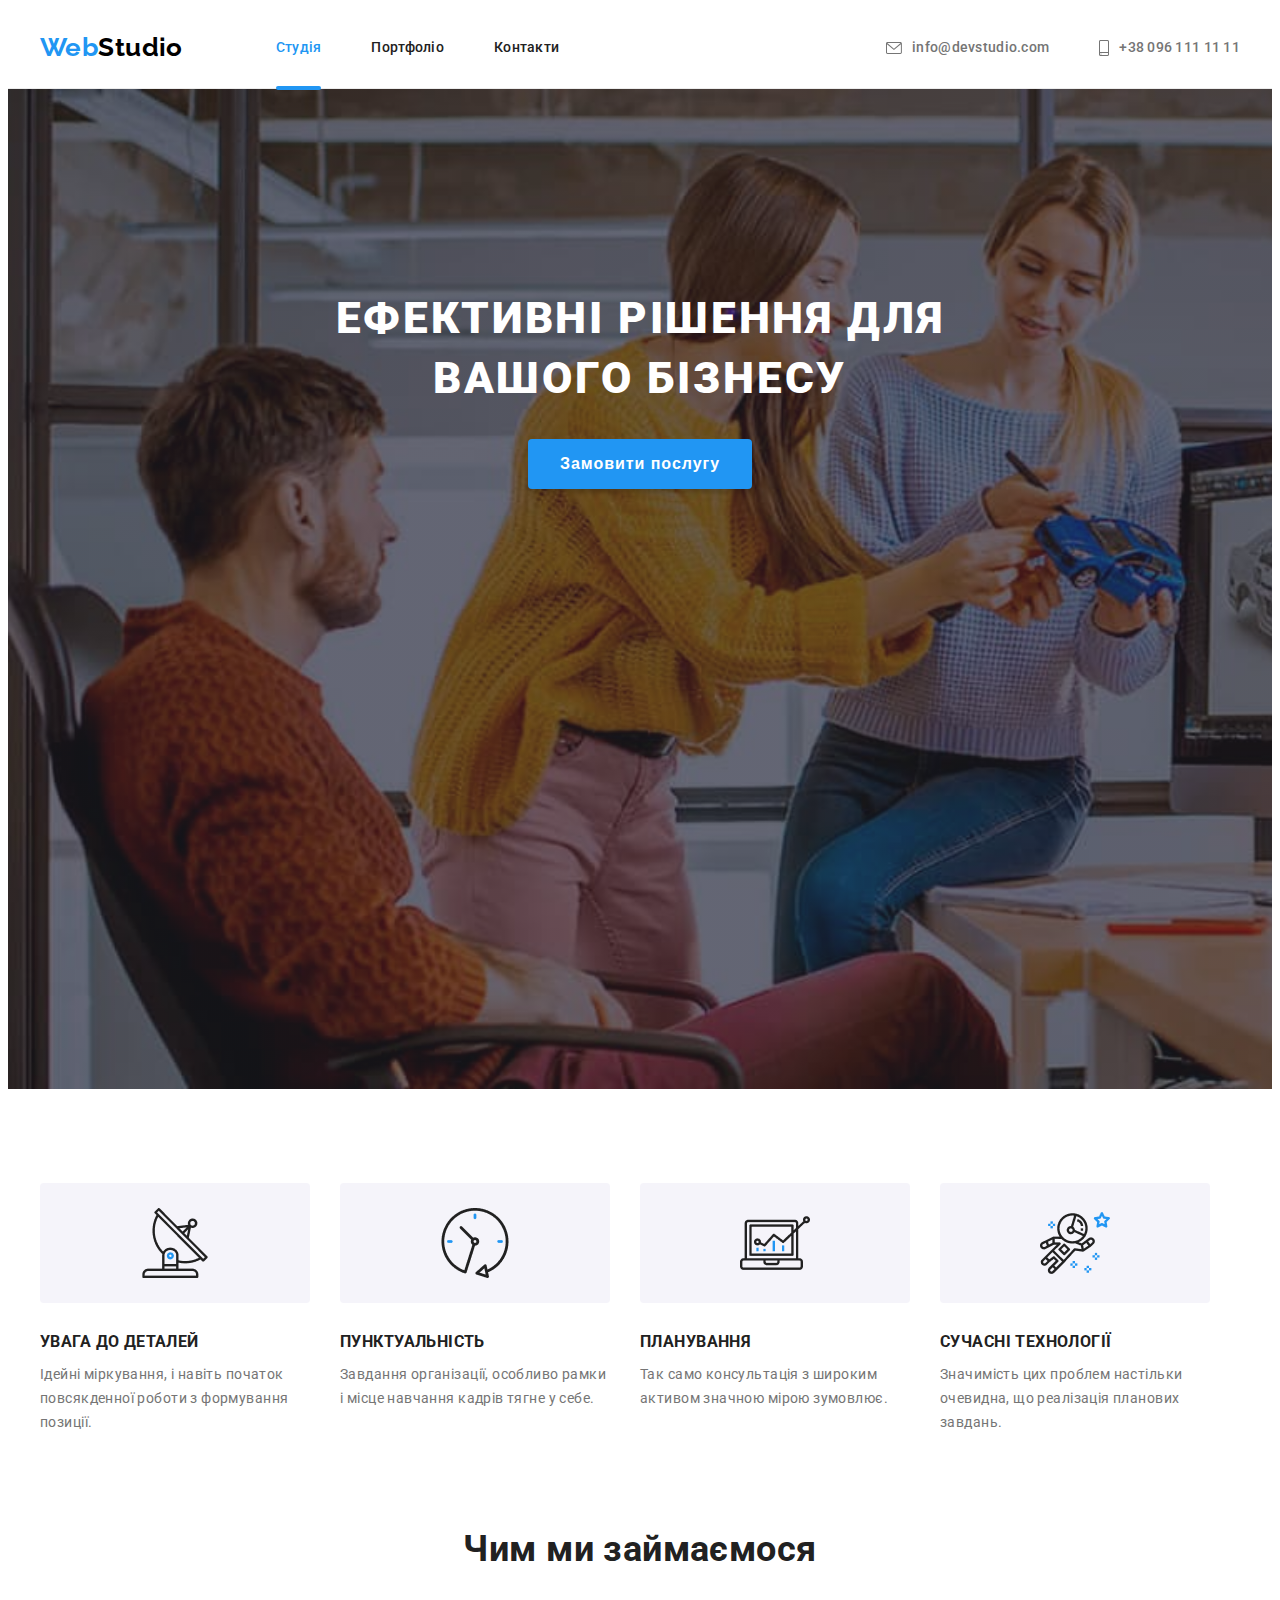
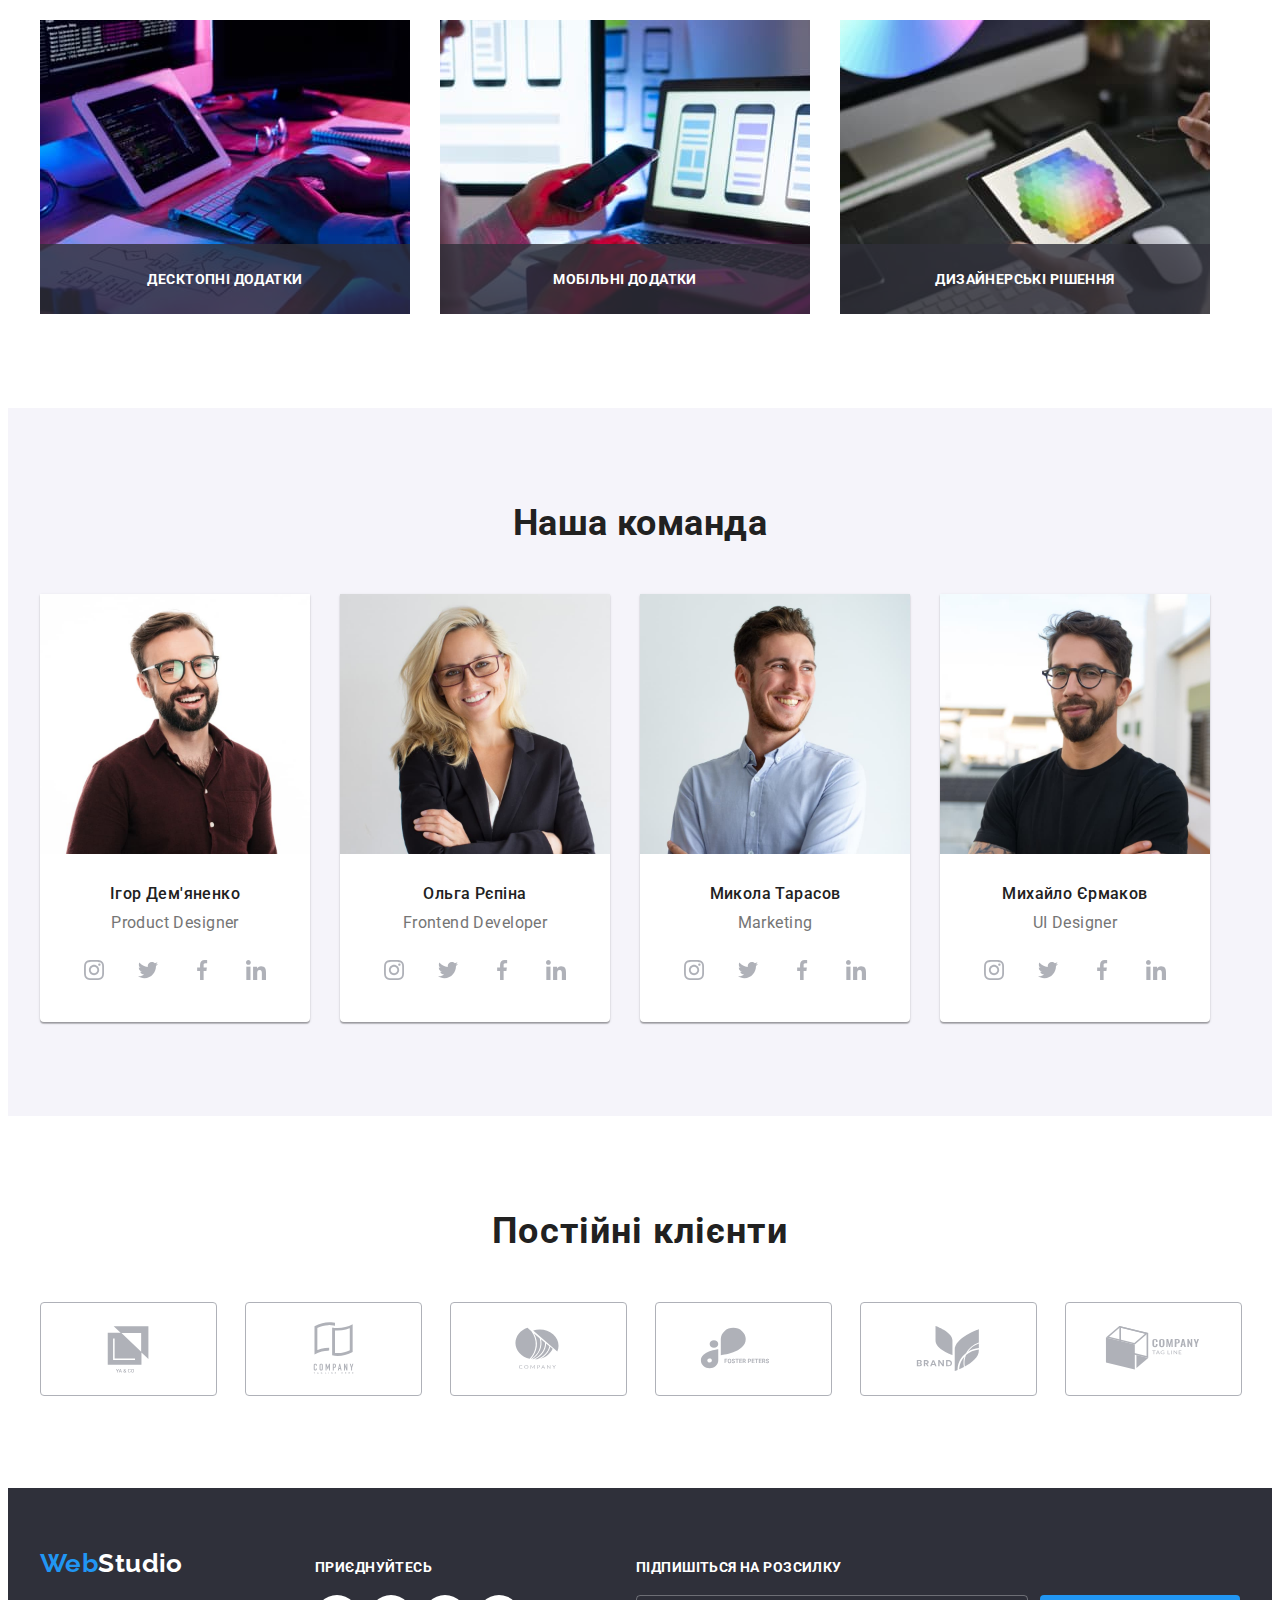
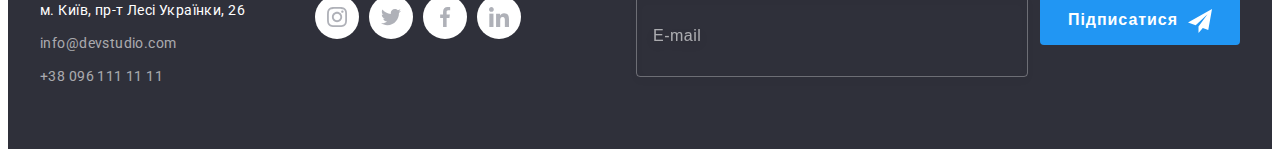
==== commit 9a8f0810: "v2" ====
--- a/index.html
+++ b/index.html
@@ -244,7 +244,7 @@
             <div class="footer-join">
                 <p class="footer-title">Приєднуйтесь</p>
                 <ul class="footer-soc-list team-soc-list list">
-                    <il class="team-soc-item"><a href="" class="footer-soc-link" target="_blank" rel="noopener noreferrer nofollow"><svg
+                    <il class="team-soc-item"><a href="" class="team-soc-link footer-soc-link" target="_blank" rel="noopener noreferrer nofollow"><svg
                             class="team-soc-icon">
                             <use href="./images/symbol-defs.svg#icon-instagram"></use>
                         </svg></a></il>
--- a/css/main.min.css
+++ b/css/main.min.css
@@ -1 +1 @@
-p,h1,h2,h3,h4,h5,h6{margin:0}ul,ol{margin:0;padding-left:0}button{cursor:pointer}address{font-style:normal}img{display:block}.list{list-style:none}.link{text-decoration:none}body{font-family:"Roboto",sans-serif;color:#212121;background-color:#fff;font-size:14px;letter-spacing:.03em}.container{width:1200px;padding-left:15px;padding-right:15px;margin:0 auto}.section{padding-top:94px;padding-bottom:94px}:root{--primary-text-color: #212121;--secondary-text-color: #757575;--white-color: #FFFFFF;--black-color: #000000;--grey-color: #AFB1B8;--background-our-team: #F5F4FA;--background-hero-footer: #2F303A;--accent-color: #2196F3;--hero-button-hover: #188CE8;--transition: 250ms cubic-bezier(0.4, 0, 0.2, 1)}.visualy-hidden{position:absolute;width:1px;height:1px;margin:-1px;border:0;padding:0;white-space:nowrap;-webkit-clip-path:inset(100%);clip-path:inset(100%);clip:rect(0 0 0 0);overflow:hidden}.header{padding-top:24px;padding-bottom:25px;border-bottom:1px solid #ececec}.header-container{display:flex;align-items:center}.logo-web{font-family:"Raleway","sans-serif";font-size:26px;font-weight:700;line-height:1.2;color:var(--accent-color);margin-right:93px}.logo-studio{color:var(--black-color)}.header-nav{margin-right:auto}.header-list{display:flex;gap:50px}.header-link{font-weight:500;line-height:1.14;letter-spacing:.02em;color:var(--primary-text-color);transition:var(--transition)}.header-link:hover,.header-link:focus{color:var(--accent-color)}.nav-active{color:var(--accent-color);position:relative}.nav-active::after{content:"";display:block;width:100%;height:4px;background-color:var(--accent-color);border-radius:2px;position:absolute;top:47px;right:0;cursor:default}.header-contacts-list{display:flex;gap:50px}.contacts-icons{fill:currentColor;margin-right:10px}.contacts-link{font-weight:500;line-height:1.14;letter-spacing:.02em;color:var(--secondary-text-color);display:flex;align-items:center;transition:var(--transition)}.contacts-link:hover,.contacts-link:focus{color:var(--accent-color)}.footer{padding-top:60px;padding-bottom:60px;background-color:var(--background-hero-footer)}.footer-container{display:flex;align-items:baseline}.footer-div-logo{margin-right:70px}.footer-list-item:not(:last-child){margin-bottom:9px}.footer-link{font-weight:400;line-height:1.71;color:rgba(255,255,255,.6);font-style:normal;transition:color var(--transition)}.footer-link:hover,.footer-link:focus{color:var(--accent-color)}.footer-logo{font-family:"Raleway","sans-serif";font-size:26px;font-weight:700;line-height:1.2;color:var(--accent-color);display:block;margin-bottom:20px}.link-address{color:var(--white-color);font-style:normal}.logo-studio-white{color:var(--white-color)}.footer-soc-link .team-soc-link{width:100%;height:100%;color:var(--white-color);display:flex;justify-content:center;align-items:center;background-color:var(--white-color);border-radius:50%;transition:background-color var(--transition),color var(--transition)}.footer-soc-link .team-soc-link:hover,.footer-soc-link .team-soc-link:focus{background-color:var(--accent-color);color:var(--white-color)}.footer-title{font-size:14px;font-weight:700;line-height:1.1428571429;letter-spacing:.03em;text-transform:uppercase;color:var(--white-color);margin-bottom:20px}.subscribe{margin-left:auto}.subscribe-title{font-size:14px;font-weight:700;line-height:1.1428571429;letter-spacing:.03em;text-transform:uppercase;color:var(--white-color)}.subscribe-form{margin-top:20px;display:flex;gap:12px}.subscribe-input{background:rgba(0,0,0,0);font-size:16px;line-height:1.25;letter-spacing:.03em;color:var(--white-color);width:358px;height:50px;filter:drop-shadow(0px 4px 4px rgba(0, 0, 0, 0.15));border-radius:4px;padding:15px 16px;border:1px solid rgba(255,255,255,.3);transition:border-color var(--transition)}.subscribe-input::-moz-placeholder{font-size:16px;line-height:1.25;letter-spacing:.03em;color:rgba(255,255,255,.6)}.subscribe-input:-ms-input-placeholder{font-size:16px;line-height:1.25;letter-spacing:.03em;color:rgba(255,255,255,.6)}.subscribe-input::placeholder{font-size:16px;line-height:1.25;letter-spacing:.03em;color:rgba(255,255,255,.6)}.subscribe-input:hover,.subscribe-input:focus{border-color:var(--white-color)}.subscribe-button{display:flex;justify-content:center;align-items:center;gap:10px;width:200px;height:50px;font-size:16px;font-weight:700;line-height:1.88;letter-spacing:.06em;color:var(--white-color);background-color:var(--accent-color);fill:var(--white-color);border-color:rgba(0,0,0,0);border-radius:4px;transition:background-color var(--transition),box-shadow var(--transition)}.subscribe-button:hover,.subscribe-button:focus{background-color:var(--hero-button-hover);box-shadow:0px 4px 4px rgba(0,0,0,.15)}.subscibe-icon{transform:translateY(25%)}.hero{max-width:1600px;height:600px;margin:0 auto;padding-top:200px;padding-bottom:200px;background-image:linear-gradient(rgba(47, 48, 58, 0.4), rgba(47, 48, 58, 0.4)),url(../images/hero-bg.jpg);background-repeat:no-repeat;background-size:cover}.hero-container{margin:0 auto;text-align:center}.hero-title{font-size:44px;font-weight:900;line-height:1.36;letter-spacing:.06em;text-transform:uppercase;color:var(--white-color);max-width:696px;margin:0 auto;margin-bottom:30px}.hero-btn{font-size:16px;font-weight:700;line-height:1.88;letter-spacing:.06em;align-items:center;text-align:center;color:var(--white-color);background-color:var(--accent-color);border:0px;box-shadow:0px 4px 4px rgba(0,0,0,.15);border-radius:4px;padding:10px 32px;min-width:152px;transition:background-color var(--transition)}.hero-btn:hover{background-color:var(--hero-button-hover)}.benefits{display:block}.benefits-list{display:flex;gap:30px}.benefits-list-item{max-width:270px}.benefits-list-item::before{display:block;content:"";height:120px;background-size:contain;background-repeat:no-repeat;background-color:var(--background-our-team);border-radius:4px;margin-bottom:30px}.icon-antenna::before{background-image:url(../images/antenna.png);background-repeat:no-repeat;background-size:70px 70px;background-position:center}.icon-clock::before{background-image:url(../images/clock.png);background-repeat:no-repeat;background-size:70px 70px;background-position:center}.icon-diagram::before{background-image:url(../images/diagram.png);background-repeat:no-repeat;background-size:70px 70px;background-position:center}.icon-astronaut::before{background-image:url(../images/astronaut.png);background-repeat:no-repeat;background-size:70px 70px;background-position:center}.benefits-title{font-weight:700;line-height:1.14;text-transform:uppercase;margin-bottom:10px}.benefits-after-title{line-height:1.7142857143;color:var(--secondary-text-color)}.work{display:block;padding-bottom:94px}.work-container{text-align:center}.work-title{font-size:36px;font-weight:700;line-height:1.1666666667;margin-bottom:50px}.work-list{display:flex;gap:30px}.work-list-item{position:relative}.work-list-about{font-weight:700;line-height:1.1428571429;letter-spacing:.03em;text-align:center;text-transform:uppercase;color:var(--white-color);background-color:rgba(47,48,58,.8);width:100%;height:70px;display:flex;align-items:center;justify-content:center;position:absolute;bottom:0}.team{background-color:var(--background-our-team)}.team-title{font-size:36px;font-weight:700;line-height:1.1666666667;text-align:center;margin-bottom:50px}.team-list{display:flex;gap:30px}.team-list-item{background-color:var(--white-color);box-shadow:0px 1px 3px rgba(0,0,0,.12),0px 1px 1px rgba(0,0,0,.14),0px 2px 1px rgba(0,0,0,.2);border-radius:0px 0px 4px 4px}.team-item-about{text-align:center;padding-top:30px;padding-bottom:30px}.team-worker{font-size:16px;font-weight:500;line-height:1.1875;margin-bottom:10px}.team-worker-position{font-size:16px;font-weight:400;line-height:1.1875;color:var(--secondary-text-color);margin-bottom:16px}.team-soc-list{display:flex;justify-content:center;gap:10px}.team-soc-item{width:44px;height:44px}.team-soc-link{width:100%;height:100%;color:var(--grey-color);display:flex;justify-content:center;align-items:center;background-color:var(--white-color);border-radius:50%;transition:background-color var(--transition),color var(--transition)}.team-soc-link:hover,.team-soc-link:focus{background-color:var(--accent-color);color:var(--white-color)}.team-soc-icon{width:20px;height:20px;fill:currentColor}.clients-title{font-size:36px;font-weight:700;line-height:1.1666666667;letter-spacing:.03em;margin-bottom:50px;text-align:center;color:var(--primary-text-color)}.clients-list{display:flex;justify-content:center;gap:30px;width:100%}.clients-list-item{width:calc((100% - 150px)/6);height:92px}.clients-list-link{width:100%;height:100%;border:1px solid currentColor;border-radius:4px;display:flex;justify-content:center;align-items:center;color:var(--grey-color);transition:color var(--transition)}.clients-list-link:hover,.clients-list-link:focus{color:var(--accent-color)}.clients-icon{fill:currentColor;width:106px;height:60px}/*# sourceMappingURL=main.min.css.map */+p,h1,h2,h3,h4,h5,h6{margin:0}ul,ol{margin:0;padding-left:0}button{cursor:pointer}address{font-style:normal}img{display:block}.list{list-style:none}.link{text-decoration:none}body{font-family:"Roboto",sans-serif;color:#212121;background-color:#fff;font-size:14px;letter-spacing:.03em}.container{width:1200px;padding-left:15px;padding-right:15px;margin:0 auto}.section{padding-top:94px;padding-bottom:94px}:root{--primary-text-color: #212121;--secondary-text-color: #757575;--white-color: #FFFFFF;--black-color: #000000;--grey-color: #AFB1B8;--background-our-team: #F5F4FA;--background-hero-footer: #2F303A;--accent-color: #2196F3;--hero-button-hover: #188CE8;--transition: 250ms cubic-bezier(0.4, 0, 0.2, 1)}.visualy-hidden{position:absolute;width:1px;height:1px;margin:-1px;border:0;padding:0;white-space:nowrap;-webkit-clip-path:inset(100%);clip-path:inset(100%);clip:rect(0 0 0 0);overflow:hidden}.header{padding-top:24px;padding-bottom:25px;border-bottom:1px solid #ececec}.header-container{display:flex;align-items:center}.logo-web{font-family:"Raleway","sans-serif";font-size:26px;font-weight:700;line-height:1.2;color:var(--accent-color);margin-right:93px}.logo-studio{color:var(--black-color)}.header-nav{margin-right:auto}.header-list{display:flex;gap:50px}.header-link{font-weight:500;line-height:1.14;letter-spacing:.02em;color:var(--primary-text-color);transition:var(--transition)}.header-link:hover,.header-link:focus{color:var(--accent-color)}.nav-active{color:var(--accent-color);position:relative}.nav-active::after{content:"";display:block;width:100%;height:4px;background-color:var(--accent-color);border-radius:2px;position:absolute;top:47px;right:0;cursor:default}.header-contacts-list{display:flex;gap:50px}.contacts-icons{fill:currentColor;margin-right:10px}.contacts-link{font-weight:500;line-height:1.14;letter-spacing:.02em;color:var(--secondary-text-color);display:flex;align-items:center;transition:var(--transition)}.contacts-link:hover,.contacts-link:focus{color:var(--accent-color)}.footer{padding-top:60px;padding-bottom:60px;background-color:var(--background-hero-footer)}.footer-container{display:flex;align-items:baseline}.footer-div-logo{margin-right:70px}.footer-list-item:not(:last-child){margin-bottom:9px}.footer-link{font-weight:400;line-height:1.71;color:rgba(255,255,255,.6);font-style:normal;transition:color var(--transition)}.footer-link:hover,.footer-link:focus{color:var(--accent-color)}.footer-logo{font-family:"Raleway","sans-serif";font-size:26px;font-weight:700;line-height:1.2;color:var(--accent-color);display:block;margin-bottom:20px}.link-address{color:var(--white-color);font-style:normal}.logo-studio-white{color:var(--white-color)}.footer-soc-link{background-color:rgba(255,255,255,.1);color:var(--white-color)}.footer-title{font-size:14px;font-weight:700;line-height:1.1428571429;letter-spacing:.03em;text-transform:uppercase;color:var(--white-color);margin-bottom:20px}.subscribe{margin-left:auto}.subscribe-title{font-size:14px;font-weight:700;line-height:1.1428571429;letter-spacing:.03em;text-transform:uppercase;color:var(--white-color)}.subscribe-form{margin-top:20px;display:flex;gap:12px}.subscribe-input{background:rgba(0,0,0,0);font-size:16px;line-height:1.25;letter-spacing:.03em;color:var(--white-color);width:358px;height:50px;filter:drop-shadow(0px 4px 4px rgba(0, 0, 0, 0.15));border-radius:4px;padding:15px 16px;border:1px solid rgba(255,255,255,.3);transition:border-color var(--transition)}.subscribe-input::-moz-placeholder{font-size:16px;line-height:1.25;letter-spacing:.03em;color:rgba(255,255,255,.6)}.subscribe-input:-ms-input-placeholder{font-size:16px;line-height:1.25;letter-spacing:.03em;color:rgba(255,255,255,.6)}.subscribe-input::placeholder{font-size:16px;line-height:1.25;letter-spacing:.03em;color:rgba(255,255,255,.6)}.subscribe-input:hover,.subscribe-input:focus{border-color:var(--white-color)}.subscribe-button{display:flex;justify-content:center;align-items:center;gap:10px;width:200px;height:50px;font-size:16px;font-weight:700;line-height:1.88;letter-spacing:.06em;color:var(--white-color);background-color:var(--accent-color);fill:var(--white-color);border-color:rgba(0,0,0,0);border-radius:4px;transition:background-color var(--transition),box-shadow var(--transition)}.subscribe-button:hover,.subscribe-button:focus{background-color:var(--hero-button-hover);box-shadow:0px 4px 4px rgba(0,0,0,.15)}.subscibe-icon{transform:translateY(25%)}.hero{max-width:1600px;height:600px;margin:0 auto;padding-top:200px;padding-bottom:200px;background-image:linear-gradient(rgba(47, 48, 58, 0.4), rgba(47, 48, 58, 0.4)),url(../images/hero-bg.jpg);background-repeat:no-repeat;background-size:cover}.hero-container{margin:0 auto;text-align:center}.hero-title{font-size:44px;font-weight:900;line-height:1.36;letter-spacing:.06em;text-transform:uppercase;color:var(--white-color);max-width:696px;margin:0 auto;margin-bottom:30px}.hero-btn{font-size:16px;font-weight:700;line-height:1.88;letter-spacing:.06em;align-items:center;text-align:center;color:var(--white-color);background-color:var(--accent-color);border:0px;box-shadow:0px 4px 4px rgba(0,0,0,.15);border-radius:4px;padding:10px 32px;min-width:152px;transition:background-color var(--transition)}.hero-btn:hover{background-color:var(--hero-button-hover)}.benefits{display:block}.benefits-list{display:flex;gap:30px}.benefits-list-item{max-width:270px}.benefits-list-item::before{display:block;content:"";height:120px;background-size:contain;background-repeat:no-repeat;background-color:var(--background-our-team);border-radius:4px;margin-bottom:30px}.icon-antenna::before{background-image:url(../images/antenna.png);background-repeat:no-repeat;background-size:70px 70px;background-position:center}.icon-clock::before{background-image:url(../images/clock.png);background-repeat:no-repeat;background-size:70px 70px;background-position:center}.icon-diagram::before{background-image:url(../images/diagram.png);background-repeat:no-repeat;background-size:70px 70px;background-position:center}.icon-astronaut::before{background-image:url(../images/astronaut.png);background-repeat:no-repeat;background-size:70px 70px;background-position:center}.benefits-title{font-weight:700;line-height:1.14;text-transform:uppercase;margin-bottom:10px}.benefits-after-title{line-height:1.7142857143;color:var(--secondary-text-color)}.work{display:block;padding-bottom:94px}.work-container{text-align:center}.work-title{font-size:36px;font-weight:700;line-height:1.1666666667;margin-bottom:50px}.work-list{display:flex;gap:30px}.work-list-item{position:relative}.work-list-about{font-weight:700;line-height:1.1428571429;letter-spacing:.03em;text-align:center;text-transform:uppercase;color:var(--white-color);background-color:rgba(47,48,58,.8);width:100%;height:70px;display:flex;align-items:center;justify-content:center;position:absolute;bottom:0}.team{background-color:var(--background-our-team)}.team-title{font-size:36px;font-weight:700;line-height:1.1666666667;text-align:center;margin-bottom:50px}.team-list{display:flex;gap:30px}.team-list-item{background-color:var(--white-color);box-shadow:0px 1px 3px rgba(0,0,0,.12),0px 1px 1px rgba(0,0,0,.14),0px 2px 1px rgba(0,0,0,.2);border-radius:0px 0px 4px 4px}.team-item-about{text-align:center;padding-top:30px;padding-bottom:30px}.team-worker{font-size:16px;font-weight:500;line-height:1.1875;margin-bottom:10px}.team-worker-position{font-size:16px;font-weight:400;line-height:1.1875;color:var(--secondary-text-color);margin-bottom:16px}.team-soc-list{display:flex;justify-content:center;gap:10px}.team-soc-item{width:44px;height:44px}.team-soc-link{width:100%;height:100%;color:var(--grey-color);display:flex;justify-content:center;align-items:center;background-color:var(--white-color);border-radius:50%;transition:background-color var(--transition),color var(--transition)}.team-soc-link:hover,.team-soc-link:focus{background-color:var(--accent-color);color:var(--white-color)}.team-soc-icon{width:20px;height:20px;fill:currentColor}.clients-title{font-size:36px;font-weight:700;line-height:1.1666666667;letter-spacing:.03em;margin-bottom:50px;text-align:center;color:var(--primary-text-color)}.clients-list{display:flex;justify-content:center;gap:30px;width:100%}.clients-list-item{width:calc((100% - 150px)/6);height:92px}.clients-list-link{width:100%;height:100%;border:1px solid currentColor;border-radius:4px;display:flex;justify-content:center;align-items:center;color:var(--grey-color);transition:color var(--transition)}.clients-list-link:hover,.clients-list-link:focus{color:var(--accent-color)}.clients-icon{fill:currentColor;width:106px;height:60px}/*# sourceMappingURL=main.min.css.map */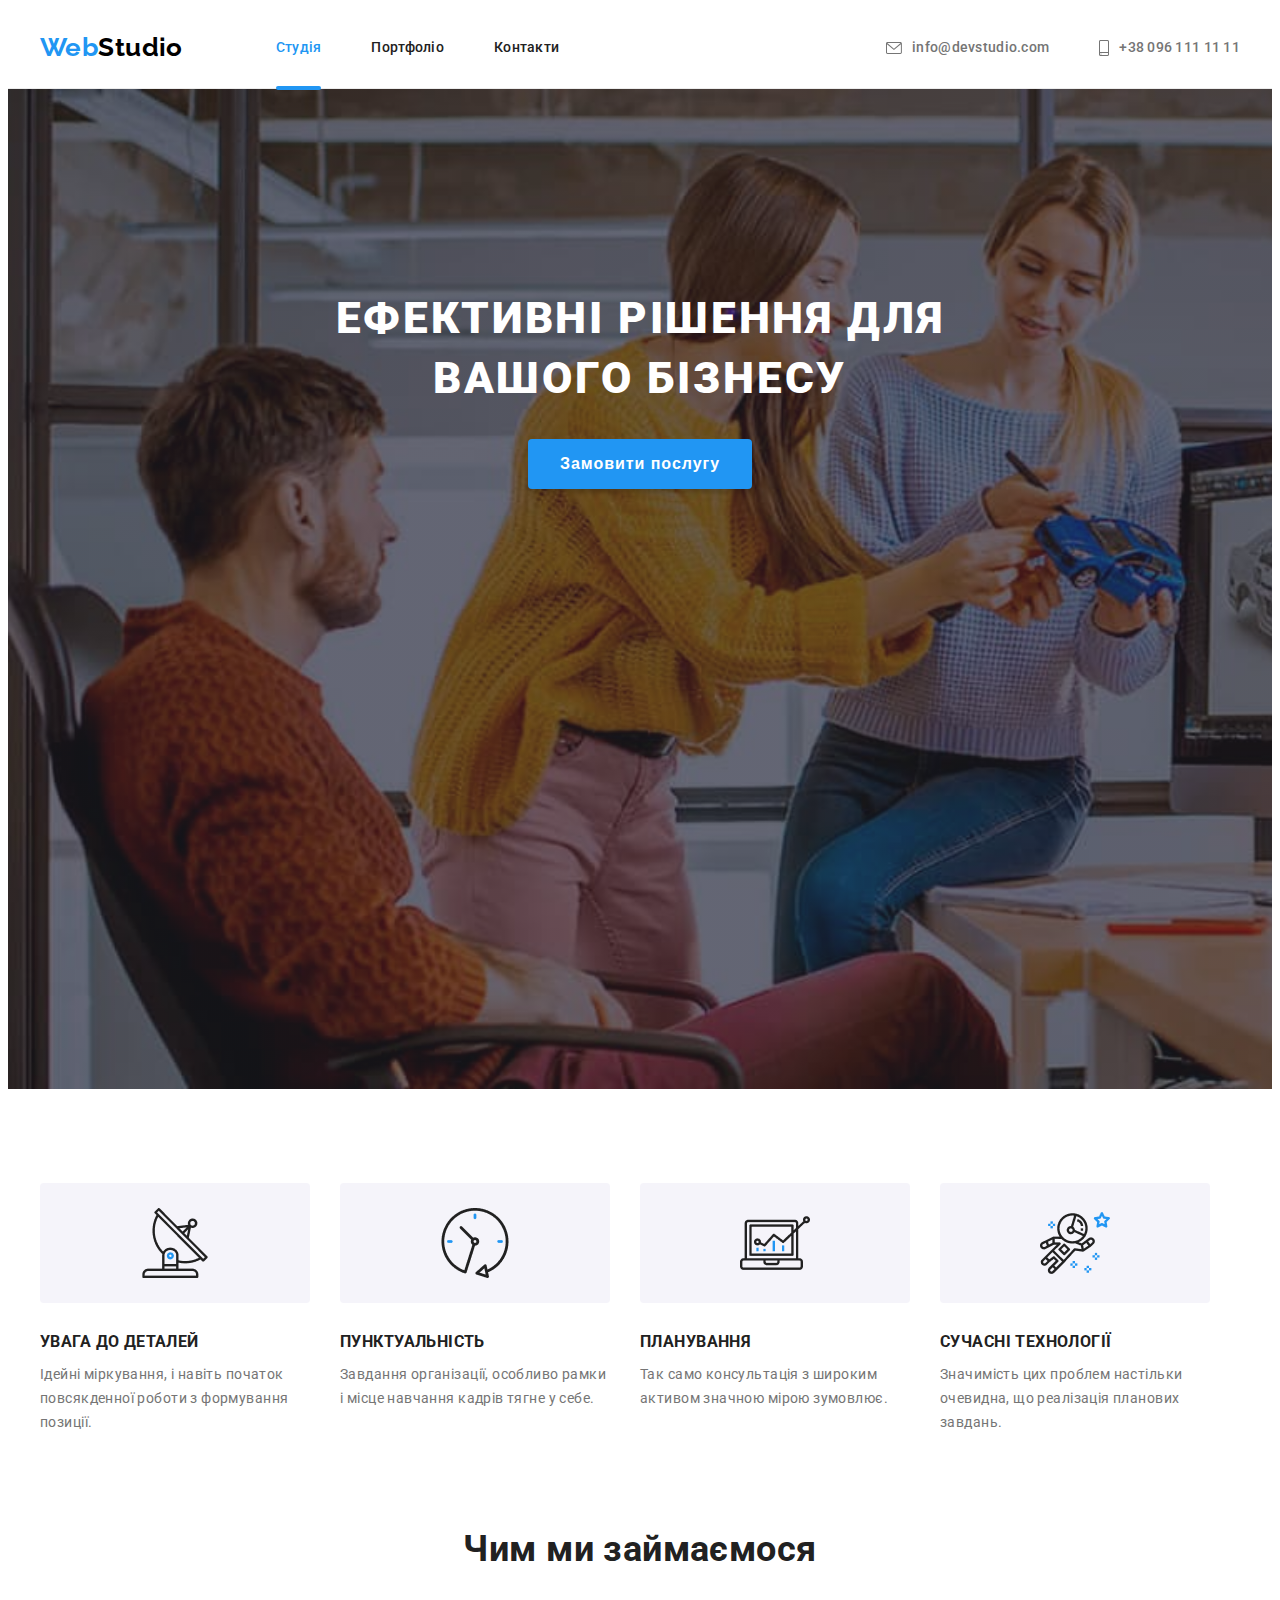
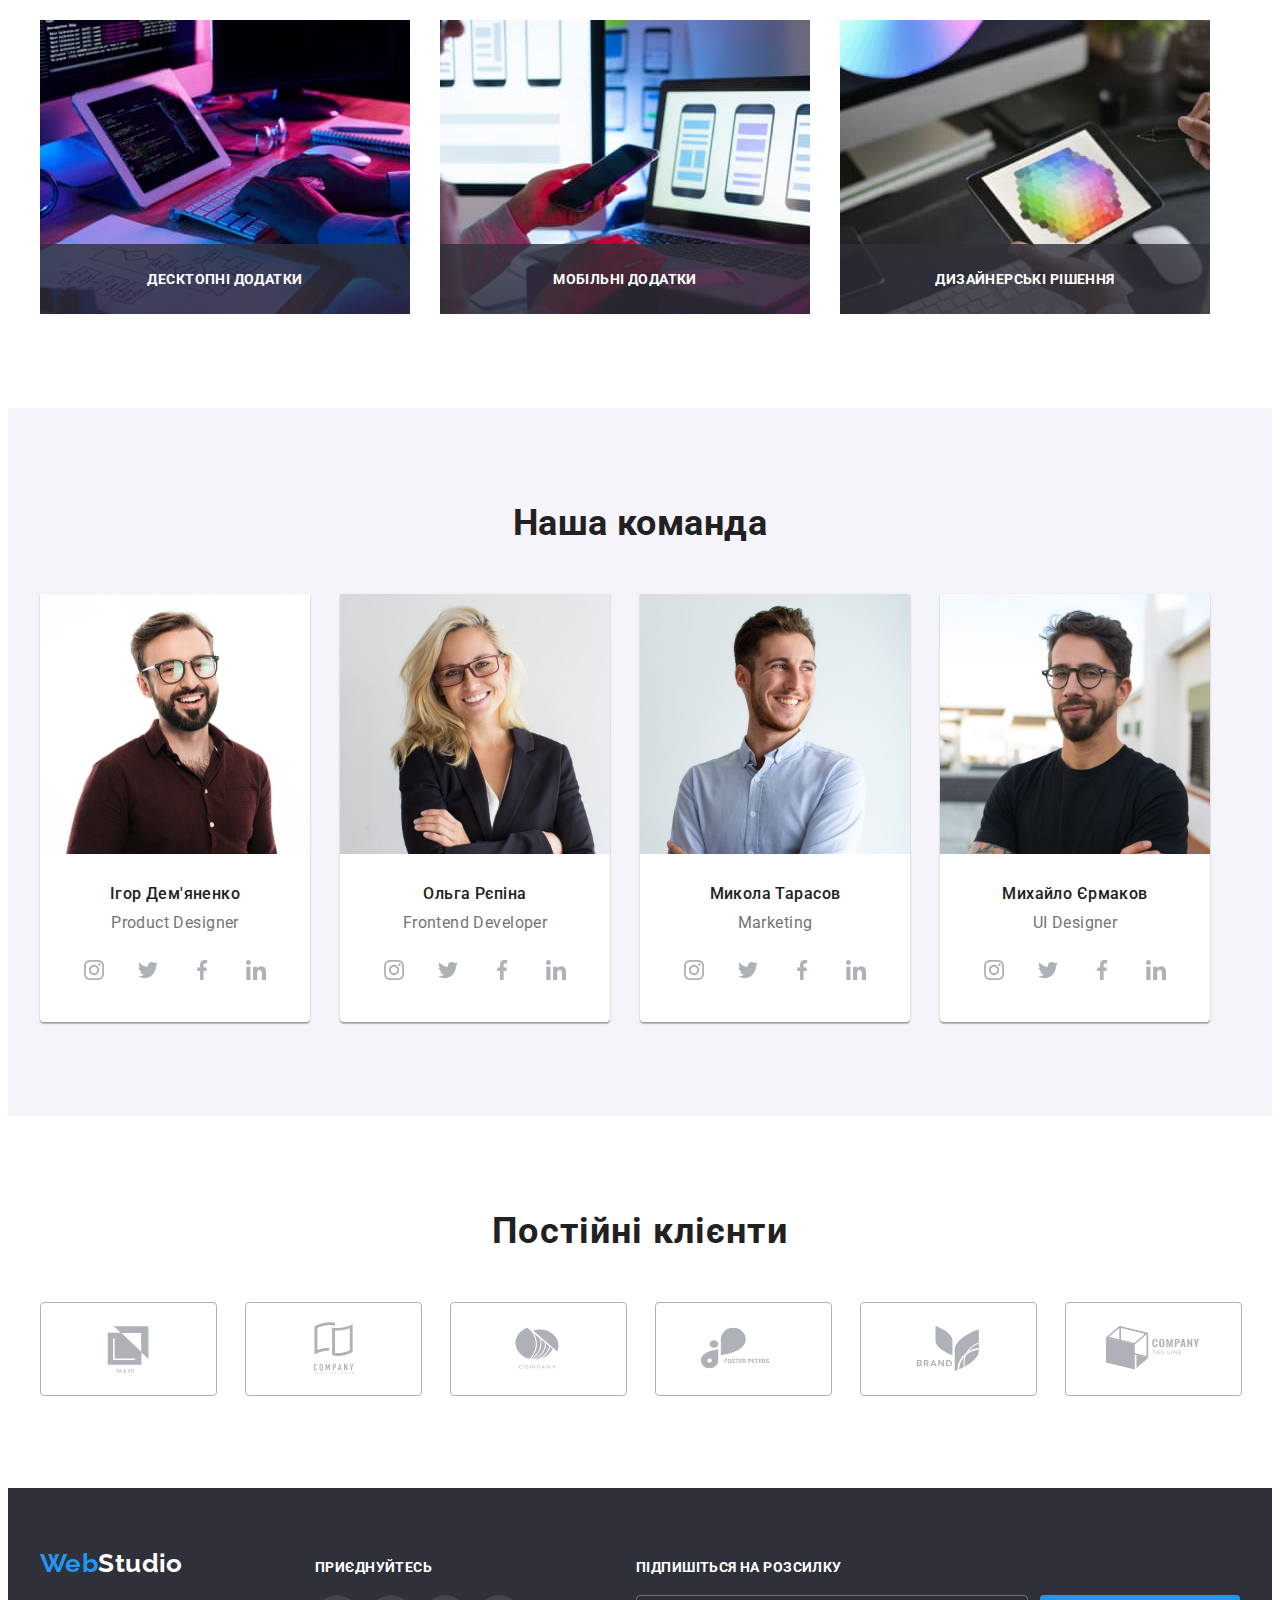
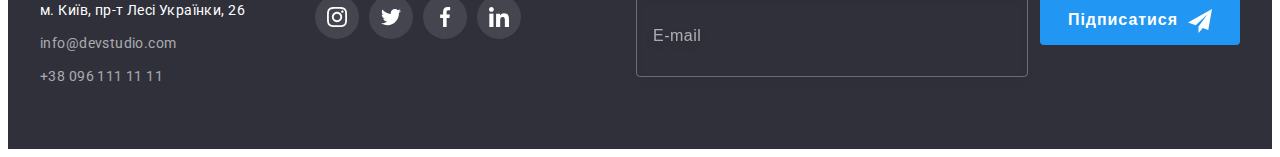
==== commit c50bf048: "v3" ====
--- a/index.html
+++ b/index.html
@@ -10,7 +10,6 @@
     <link rel="stylesheet" href="https://cdnjs.cloudflare.com/ajax/libs/modern-normalize/1.1.0/modern-normalize.min.css"
         integrity="sha512-wpPYUAdjBVSE4KJnH1VR1HeZfpl1ub8YT/NKx4PuQ5NmX2tKuGu6U/JRp5y+Y8XG2tV+wKQpNHVUX03MfMFn9Q=="
         crossorigin="anonymous" referrerpolicy="no-referrer" />
-    <link rel="stylesheet" href="./css/styles.css">
     <link rel="stylesheet" href="./css/main.min.css">
     <title>WebStudio</title>
 </head>
--- a/css/main.min.css
+++ b/css/main.min.css
@@ -1 +1 @@
-p,h1,h2,h3,h4,h5,h6{margin:0}ul,ol{margin:0;padding-left:0}button{cursor:pointer}address{font-style:normal}img{display:block}.list{list-style:none}.link{text-decoration:none}body{font-family:"Roboto",sans-serif;color:#212121;background-color:#fff;font-size:14px;letter-spacing:.03em}.container{width:1200px;padding-left:15px;padding-right:15px;margin:0 auto}.section{padding-top:94px;padding-bottom:94px}:root{--primary-text-color: #212121;--secondary-text-color: #757575;--white-color: #FFFFFF;--black-color: #000000;--grey-color: #AFB1B8;--background-our-team: #F5F4FA;--background-hero-footer: #2F303A;--accent-color: #2196F3;--hero-button-hover: #188CE8;--transition: 250ms cubic-bezier(0.4, 0, 0.2, 1)}.visualy-hidden{position:absolute;width:1px;height:1px;margin:-1px;border:0;padding:0;white-space:nowrap;-webkit-clip-path:inset(100%);clip-path:inset(100%);clip:rect(0 0 0 0);overflow:hidden}.header{padding-top:24px;padding-bottom:25px;border-bottom:1px solid #ececec}.header-container{display:flex;align-items:center}.logo-web{font-family:"Raleway","sans-serif";font-size:26px;font-weight:700;line-height:1.2;color:var(--accent-color);margin-right:93px}.logo-studio{color:var(--black-color)}.header-nav{margin-right:auto}.header-list{display:flex;gap:50px}.header-link{font-weight:500;line-height:1.14;letter-spacing:.02em;color:var(--primary-text-color);transition:var(--transition)}.header-link:hover,.header-link:focus{color:var(--accent-color)}.nav-active{color:var(--accent-color);position:relative}.nav-active::after{content:"";display:block;width:100%;height:4px;background-color:var(--accent-color);border-radius:2px;position:absolute;top:47px;right:0;cursor:default}.header-contacts-list{display:flex;gap:50px}.contacts-icons{fill:currentColor;margin-right:10px}.contacts-link{font-weight:500;line-height:1.14;letter-spacing:.02em;color:var(--secondary-text-color);display:flex;align-items:center;transition:var(--transition)}.contacts-link:hover,.contacts-link:focus{color:var(--accent-color)}.footer{padding-top:60px;padding-bottom:60px;background-color:var(--background-hero-footer)}.footer-container{display:flex;align-items:baseline}.footer-div-logo{margin-right:70px}.footer-list-item:not(:last-child){margin-bottom:9px}.footer-link{font-weight:400;line-height:1.71;color:rgba(255,255,255,.6);font-style:normal;transition:color var(--transition)}.footer-link:hover,.footer-link:focus{color:var(--accent-color)}.footer-logo{font-family:"Raleway","sans-serif";font-size:26px;font-weight:700;line-height:1.2;color:var(--accent-color);display:block;margin-bottom:20px}.link-address{color:var(--white-color);font-style:normal}.logo-studio-white{color:var(--white-color)}.footer-soc-link{background-color:rgba(255,255,255,.1);color:var(--white-color)}.footer-title{font-size:14px;font-weight:700;line-height:1.1428571429;letter-spacing:.03em;text-transform:uppercase;color:var(--white-color);margin-bottom:20px}.subscribe{margin-left:auto}.subscribe-title{font-size:14px;font-weight:700;line-height:1.1428571429;letter-spacing:.03em;text-transform:uppercase;color:var(--white-color)}.subscribe-form{margin-top:20px;display:flex;gap:12px}.subscribe-input{background:rgba(0,0,0,0);font-size:16px;line-height:1.25;letter-spacing:.03em;color:var(--white-color);width:358px;height:50px;filter:drop-shadow(0px 4px 4px rgba(0, 0, 0, 0.15));border-radius:4px;padding:15px 16px;border:1px solid rgba(255,255,255,.3);transition:border-color var(--transition)}.subscribe-input::-moz-placeholder{font-size:16px;line-height:1.25;letter-spacing:.03em;color:rgba(255,255,255,.6)}.subscribe-input:-ms-input-placeholder{font-size:16px;line-height:1.25;letter-spacing:.03em;color:rgba(255,255,255,.6)}.subscribe-input::placeholder{font-size:16px;line-height:1.25;letter-spacing:.03em;color:rgba(255,255,255,.6)}.subscribe-input:hover,.subscribe-input:focus{border-color:var(--white-color)}.subscribe-button{display:flex;justify-content:center;align-items:center;gap:10px;width:200px;height:50px;font-size:16px;font-weight:700;line-height:1.88;letter-spacing:.06em;color:var(--white-color);background-color:var(--accent-color);fill:var(--white-color);border-color:rgba(0,0,0,0);border-radius:4px;transition:background-color var(--transition),box-shadow var(--transition)}.subscribe-button:hover,.subscribe-button:focus{background-color:var(--hero-button-hover);box-shadow:0px 4px 4px rgba(0,0,0,.15)}.subscibe-icon{transform:translateY(25%)}.hero{max-width:1600px;height:600px;margin:0 auto;padding-top:200px;padding-bottom:200px;background-image:linear-gradient(rgba(47, 48, 58, 0.4), rgba(47, 48, 58, 0.4)),url(../images/hero-bg.jpg);background-repeat:no-repeat;background-size:cover}.hero-container{margin:0 auto;text-align:center}.hero-title{font-size:44px;font-weight:900;line-height:1.36;letter-spacing:.06em;text-transform:uppercase;color:var(--white-color);max-width:696px;margin:0 auto;margin-bottom:30px}.hero-btn{font-size:16px;font-weight:700;line-height:1.88;letter-spacing:.06em;align-items:center;text-align:center;color:var(--white-color);background-color:var(--accent-color);border:0px;box-shadow:0px 4px 4px rgba(0,0,0,.15);border-radius:4px;padding:10px 32px;min-width:152px;transition:background-color var(--transition)}.hero-btn:hover{background-color:var(--hero-button-hover)}.benefits{display:block}.benefits-list{display:flex;gap:30px}.benefits-list-item{max-width:270px}.benefits-list-item::before{display:block;content:"";height:120px;background-size:contain;background-repeat:no-repeat;background-color:var(--background-our-team);border-radius:4px;margin-bottom:30px}.icon-antenna::before{background-image:url(../images/antenna.png);background-repeat:no-repeat;background-size:70px 70px;background-position:center}.icon-clock::before{background-image:url(../images/clock.png);background-repeat:no-repeat;background-size:70px 70px;background-position:center}.icon-diagram::before{background-image:url(../images/diagram.png);background-repeat:no-repeat;background-size:70px 70px;background-position:center}.icon-astronaut::before{background-image:url(../images/astronaut.png);background-repeat:no-repeat;background-size:70px 70px;background-position:center}.benefits-title{font-weight:700;line-height:1.14;text-transform:uppercase;margin-bottom:10px}.benefits-after-title{line-height:1.7142857143;color:var(--secondary-text-color)}.work{display:block;padding-bottom:94px}.work-container{text-align:center}.work-title{font-size:36px;font-weight:700;line-height:1.1666666667;margin-bottom:50px}.work-list{display:flex;gap:30px}.work-list-item{position:relative}.work-list-about{font-weight:700;line-height:1.1428571429;letter-spacing:.03em;text-align:center;text-transform:uppercase;color:var(--white-color);background-color:rgba(47,48,58,.8);width:100%;height:70px;display:flex;align-items:center;justify-content:center;position:absolute;bottom:0}.team{background-color:var(--background-our-team)}.team-title{font-size:36px;font-weight:700;line-height:1.1666666667;text-align:center;margin-bottom:50px}.team-list{display:flex;gap:30px}.team-list-item{background-color:var(--white-color);box-shadow:0px 1px 3px rgba(0,0,0,.12),0px 1px 1px rgba(0,0,0,.14),0px 2px 1px rgba(0,0,0,.2);border-radius:0px 0px 4px 4px}.team-item-about{text-align:center;padding-top:30px;padding-bottom:30px}.team-worker{font-size:16px;font-weight:500;line-height:1.1875;margin-bottom:10px}.team-worker-position{font-size:16px;font-weight:400;line-height:1.1875;color:var(--secondary-text-color);margin-bottom:16px}.team-soc-list{display:flex;justify-content:center;gap:10px}.team-soc-item{width:44px;height:44px}.team-soc-link{width:100%;height:100%;color:var(--grey-color);display:flex;justify-content:center;align-items:center;background-color:var(--white-color);border-radius:50%;transition:background-color var(--transition),color var(--transition)}.team-soc-link:hover,.team-soc-link:focus{background-color:var(--accent-color);color:var(--white-color)}.team-soc-icon{width:20px;height:20px;fill:currentColor}.clients-title{font-size:36px;font-weight:700;line-height:1.1666666667;letter-spacing:.03em;margin-bottom:50px;text-align:center;color:var(--primary-text-color)}.clients-list{display:flex;justify-content:center;gap:30px;width:100%}.clients-list-item{width:calc((100% - 150px)/6);height:92px}.clients-list-link{width:100%;height:100%;border:1px solid currentColor;border-radius:4px;display:flex;justify-content:center;align-items:center;color:var(--grey-color);transition:color var(--transition)}.clients-list-link:hover,.clients-list-link:focus{color:var(--accent-color)}.clients-icon{fill:currentColor;width:106px;height:60px}/*# sourceMappingURL=main.min.css.map */+p,h1,h2,h3,h4,h5,h6{margin:0}ul,ol{margin:0;padding-left:0}button{cursor:pointer}address{font-style:normal}img{display:block}.list{list-style:none}.link{text-decoration:none}:root{--primary-text-color: #212121;--secondary-text-color: #757575;--white-color: #FFFFFF;--black-color: #000000;--grey-color: #AFB1B8;--background-our-team: #F5F4FA;--background-hero-footer: #2F303A;--accent-color: #2196F3;--hero-button-hover: #188CE8;--transition: 250ms cubic-bezier(0.4, 0, 0.2, 1)}.visualy-hidden{position:absolute;width:1px;height:1px;margin:-1px;border:0;padding:0;white-space:nowrap;-webkit-clip-path:inset(100%);clip-path:inset(100%);clip:rect(0 0 0 0);overflow:hidden}body{font-family:"Roboto",sans-serif;color:#212121;background-color:#fff;font-size:14px;letter-spacing:.03em}.container{width:1200px;padding-left:15px;padding-right:15px;margin:0 auto}.section{padding-top:94px;padding-bottom:94px}.backdrop{width:100%;height:100%;position:fixed;top:0;background-color:rgba(0,0,0,.2);transition:opacity var(--transition),visibility var(--transition)}.modal{width:528px;min-height:581px;background-color:var(--white-color);position:absolute;top:50%;left:50%;padding:40px;box-shadow:0px 1px 3px rgba(0,0,0,.12),0px 1px 1px rgba(0,0,0,.14),0px 2px 1px rgba(0,0,0,.2);border-radius:4px;transform:translate(-50%, -50%) scale(1);transition:transform 250ms var(--transition)}.backdrop.is-hidden .modal{transform:translate(-50%) scale(0)}.modal-close{width:30px;height:30px;background-color:rgba(0,0,0,0);border:1px solid rgba(0,0,0,.1);border-radius:50%;position:absolute;top:8px;right:8px;display:flex;align-items:center;justify-content:center;transition:fill var(--transition)}.modal-close:hover,.modal-close:focus{fill:var(--accent-color)}.is-hidden{opacity:0;visibility:hidden;pointer-events:none}.modal-title{font-size:20px;font-weight:700;line-height:1.15;letter-spacing:.03em;text-align:center;color:var(--primary-text-color);margin-bottom:12px}.modal-field{margin-bottom:10px}.modal-field-comment{margin-bottom:20px}.input-label{font-size:12px;line-height:1.1666666667;letter-spacing:.01em;margin-bottom:4px;color:var(--secondary-text-color);display:block}.input-wrap{position:relative}.modal-input{font-size:12px;line-height:1.1666666667;letter-spacing:.01em;width:100%;height:40px;padding-left:42px;padding-right:12px;outline:rgba(0,0,0,0);border:1px solid rgba(33,33,33,.2);border-radius:4px;color:var(--black-color);transition:border-color var(--transition)}.modal-input:hover,.modal-input:focus{border-color:var(--accent-color)}.modal-input-icon{position:absolute;top:50%;transform:translateY(-50%);left:12px;transition:fill var(--transition)}.modal-input:hover+.modal-input-icon,.modal-input:focus+.modal-input-icon{fill:var(--accent-color)}.input-comment{padding:12px 16px;resize:none;width:100%;height:120px}.input-comment::-moz-placeholder{font-size:12px;line-height:1.1666666667;letter-spacing:.01em;color:rgba(117,117,117,.5)}.input-comment:-ms-input-placeholder{font-size:12px;line-height:1.1666666667;letter-spacing:.01em;color:rgba(117,117,117,.5)}.input-comment::placeholder{font-size:12px;line-height:1.1666666667;letter-spacing:.01em;color:rgba(117,117,117,.5)}.check-text{align-items:center;display:flex;justify-content:center;margin-top:25px;font-size:14px;line-height:1.71;letter-spacing:.03em;color:var(--secondary-text-color)}.check-text span{width:16px;height:15px;border:2px solid #212121;fill:rgba(0,0,0,0);display:flex;justify-content:center;align-items:center;border-radius:3px;transition:fill var(--transition),background-color var(--transition),border var(--transition),border-color var(--transition);margin-right:8px}.input-check:checked+.check-text span{fill:var(--white-color);background-color:var(--accent-color);border:none}.input-check:focus+.check-text span,.input-check:hover+.check-text span{border-color:var(--accent-color)}.check-link{-webkit-text-decoration-line:underline;text-decoration-line:underline;color:var(--accent-color);margin-left:5px}.modal-btn{font-size:16px;font-weight:700;line-height:1.88;letter-spacing:.06em;display:flex;align-items:center;text-align:center;color:var(--white-color);padding:10px 52px;background-color:var(--accent-color);border-radius:4px;border:none;margin:0 auto;margin-top:30px;transition:box-shadow var(--transition),background-color var(--transition)}.modal-btn:hover{box-shadow:0px 4px 4px rgba(0,0,0,.15);background-color:var(--hero-button-hover)}.hero{max-width:1600px;height:600px;margin:0 auto;padding-top:200px;padding-bottom:200px;background-image:linear-gradient(rgba(47, 48, 58, 0.4), rgba(47, 48, 58, 0.4)),url(../images/hero-bg.jpg);background-repeat:no-repeat;background-size:cover}.hero-container{margin:0 auto;text-align:center}.hero-title{font-size:44px;font-weight:900;line-height:1.36;letter-spacing:.06em;text-transform:uppercase;color:var(--white-color);max-width:696px;margin:0 auto;margin-bottom:30px}.hero-btn{font-size:16px;font-weight:700;line-height:1.88;letter-spacing:.06em;align-items:center;text-align:center;color:var(--white-color);background-color:var(--accent-color);border:0px;box-shadow:0px 4px 4px rgba(0,0,0,.15);border-radius:4px;padding:10px 32px;min-width:152px;transition:background-color var(--transition)}.hero-btn:hover{background-color:var(--hero-button-hover)}.benefits{display:block}.benefits-list{display:flex;gap:30px}.benefits-list-item{max-width:270px}.benefits-list-item::before{display:block;content:"";height:120px;background-size:contain;background-repeat:no-repeat;background-color:var(--background-our-team);border-radius:4px;margin-bottom:30px}.icon-antenna::before{background-image:url(../images/antenna.png);background-repeat:no-repeat;background-size:70px 70px;background-position:center}.icon-clock::before{background-image:url(../images/clock.png);background-repeat:no-repeat;background-size:70px 70px;background-position:center}.icon-diagram::before{background-image:url(../images/diagram.png);background-repeat:no-repeat;background-size:70px 70px;background-position:center}.icon-astronaut::before{background-image:url(../images/astronaut.png);background-repeat:no-repeat;background-size:70px 70px;background-position:center}.benefits-title{font-weight:700;line-height:1.14;text-transform:uppercase;margin-bottom:10px}.benefits-after-title{line-height:1.7142857143;color:var(--secondary-text-color)}.work{display:block;padding-bottom:94px}.work-container{text-align:center}.work-title{font-size:36px;font-weight:700;line-height:1.1666666667;margin-bottom:50px}.work-list{display:flex;gap:30px}.work-list-item{position:relative}.work-list-about{font-weight:700;line-height:1.1428571429;letter-spacing:.03em;text-align:center;text-transform:uppercase;color:var(--white-color);background-color:rgba(47,48,58,.8);width:100%;height:70px;display:flex;align-items:center;justify-content:center;position:absolute;bottom:0}.team{background-color:var(--background-our-team)}.team-title{font-size:36px;font-weight:700;line-height:1.1666666667;text-align:center;margin-bottom:50px}.team-list{display:flex;gap:30px}.team-list-item{background-color:var(--white-color);box-shadow:0px 1px 3px rgba(0,0,0,.12),0px 1px 1px rgba(0,0,0,.14),0px 2px 1px rgba(0,0,0,.2);border-radius:0px 0px 4px 4px}.team-item-about{text-align:center;padding-top:30px;padding-bottom:30px}.team-worker{font-size:16px;font-weight:500;line-height:1.1875;margin-bottom:10px}.team-worker-position{font-size:16px;font-weight:400;line-height:1.1875;color:var(--secondary-text-color);margin-bottom:16px}.team-soc-list{display:flex;justify-content:center;gap:10px}.team-soc-item{width:44px;height:44px}.team-soc-link{width:100%;height:100%;color:var(--grey-color);display:flex;justify-content:center;align-items:center;background-color:var(--white-color);border-radius:50%;transition:background-color var(--transition),color var(--transition)}.team-soc-link:hover,.team-soc-link:focus{background-color:var(--accent-color);color:var(--white-color)}.team-soc-icon{width:20px;height:20px;fill:currentColor}.clients-title{font-size:36px;font-weight:700;line-height:1.1666666667;letter-spacing:.03em;margin-bottom:50px;text-align:center;color:var(--primary-text-color)}.clients-list{display:flex;justify-content:center;gap:30px;width:100%}.clients-list-item{width:calc((100% - 150px)/6);height:92px}.clients-list-link{width:100%;height:100%;border:1px solid currentColor;border-radius:4px;display:flex;justify-content:center;align-items:center;color:var(--grey-color);transition:color var(--transition)}.clients-list-link:hover,.clients-list-link:focus{color:var(--accent-color)}.clients-icon{fill:currentColor;width:106px;height:60px}.catalog-list{display:flex;justify-content:center;gap:8px;margin-bottom:50px}.catalog-list-btn{font-family:inherit;font-size:16px;font-weight:500;line-height:1.62;letter-spacing:.03em;text-align:center;background-color:var(--background-our-team);border-radius:4px;border:none;padding:6px 25px;transition:color var(--transition),background-color var(--transition),box-shadow var(--transition)}.catalog-list-btn:hover,.catalog-list-btn:focus{color:var(--white-color);background-color:var(--accent-color);box-shadow:0px 3px 1px rgba(0,0,0,.1),0px 1px 2px rgba(0,0,0,.08),0px 2px 2px rgba(0,0,0,.12)}.catalog-project-list{display:flex;flex-wrap:wrap;gap:30px}.project-about{padding:20px 24px;border:1px solid #eee;border-top:none}.project-list-item{width:calc(100% - 60px)/3}.project-link{width:100%;display:block;text-decoration:none;transition:box-shadow var(--transition)}.project-link:hover,.project-link:focus{box-shadow:0px 1px 1px rgba(0,0,0,.12),0px 4px 4px rgba(0,0,0,.06),1px 4px 6px rgba(0,0,0,.16)}.project-title{font-size:18px;font-weight:700;line-height:2;letter-spacing:.06em;margin-bottom:4px;color:var(--primary-text-color)}.project-after-title{font-size:16px;font-weight:400;line-height:1.88;color:var(--secondary-text-color)}.project-link:hover .project-top-text,.project-link:focus .project-top-text{transform:translateY(0)}.project-top-wrap{position:relative;overflow:hidden}.project-top-text{position:absolute;top:0;padding:63px 24px;font-size:18px;font-weight:400;line-height:1.56;letter-spacing:.03em;color:var(--white-color);background-color:rgba(33,150,243,.9);height:100%;transform:translateY(100%);transition:transform var(--transition);overflow:auto}.header{padding-top:24px;padding-bottom:25px;border-bottom:1px solid #ececec}.header-container{display:flex;align-items:center}.logo-web{font-family:"Raleway","sans-serif";font-size:26px;font-weight:700;line-height:1.2;color:var(--accent-color);margin-right:93px}.logo-studio{color:var(--black-color)}.header-nav{margin-right:auto}.header-list{display:flex;gap:50px}.header-link{font-weight:500;line-height:1.14;letter-spacing:.02em;color:var(--primary-text-color);transition:var(--transition)}.header-link:hover,.header-link:focus{color:var(--accent-color)}.nav-active{color:var(--accent-color);position:relative}.nav-active::after{content:"";display:block;width:100%;height:4px;background-color:var(--accent-color);border-radius:2px;position:absolute;top:47px;right:0;cursor:default}.header-contacts-list{display:flex;gap:50px}.contacts-icons{fill:currentColor;margin-right:10px}.contacts-link{font-weight:500;line-height:1.14;letter-spacing:.02em;color:var(--secondary-text-color);display:flex;align-items:center;transition:var(--transition)}.contacts-link:hover,.contacts-link:focus{color:var(--accent-color)}.footer{padding-top:60px;padding-bottom:60px;background-color:var(--background-hero-footer)}.footer-container{display:flex;align-items:baseline}.footer-div-logo{margin-right:70px}.footer-list-item:not(:last-child){margin-bottom:9px}.footer-link{font-weight:400;line-height:1.71;color:rgba(255,255,255,.6);font-style:normal;transition:color var(--transition)}.footer-link:hover,.footer-link:focus{color:var(--accent-color)}.footer-logo{font-family:"Raleway","sans-serif";font-size:26px;font-weight:700;line-height:1.2;color:var(--accent-color);display:block;margin-bottom:20px}.link-address{color:var(--white-color);font-style:normal}.logo-studio-white{color:var(--white-color)}.footer-soc-link{background-color:rgba(255,255,255,.1);color:var(--white-color)}.footer-title{font-size:14px;font-weight:700;line-height:1.1428571429;letter-spacing:.03em;text-transform:uppercase;color:var(--white-color);margin-bottom:20px}.subscribe{margin-left:auto}.subscribe-title{font-size:14px;font-weight:700;line-height:1.1428571429;letter-spacing:.03em;text-transform:uppercase;color:var(--white-color)}.subscribe-form{margin-top:20px;display:flex;gap:12px}.subscribe-input{background:rgba(0,0,0,0);font-size:16px;line-height:1.25;letter-spacing:.03em;color:var(--white-color);width:358px;height:50px;filter:drop-shadow(0px 4px 4px rgba(0, 0, 0, 0.15));border-radius:4px;padding:15px 16px;border:1px solid rgba(255,255,255,.3);transition:border-color var(--transition)}.subscribe-input::-moz-placeholder{font-size:16px;line-height:1.25;letter-spacing:.03em;color:rgba(255,255,255,.6)}.subscribe-input:-ms-input-placeholder{font-size:16px;line-height:1.25;letter-spacing:.03em;color:rgba(255,255,255,.6)}.subscribe-input::placeholder{font-size:16px;line-height:1.25;letter-spacing:.03em;color:rgba(255,255,255,.6)}.subscribe-input:hover,.subscribe-input:focus{border-color:var(--white-color)}.subscribe-button{display:flex;justify-content:center;align-items:center;gap:10px;width:200px;height:50px;font-size:16px;font-weight:700;line-height:1.88;letter-spacing:.06em;color:var(--white-color);background-color:var(--accent-color);fill:var(--white-color);border-color:rgba(0,0,0,0);border-radius:4px;transition:background-color var(--transition),box-shadow var(--transition)}.subscribe-button:hover,.subscribe-button:focus{background-color:var(--hero-button-hover);box-shadow:0px 4px 4px rgba(0,0,0,.15)}.subscibe-icon{transform:translateY(25%)}/*# sourceMappingURL=main.min.css.map */